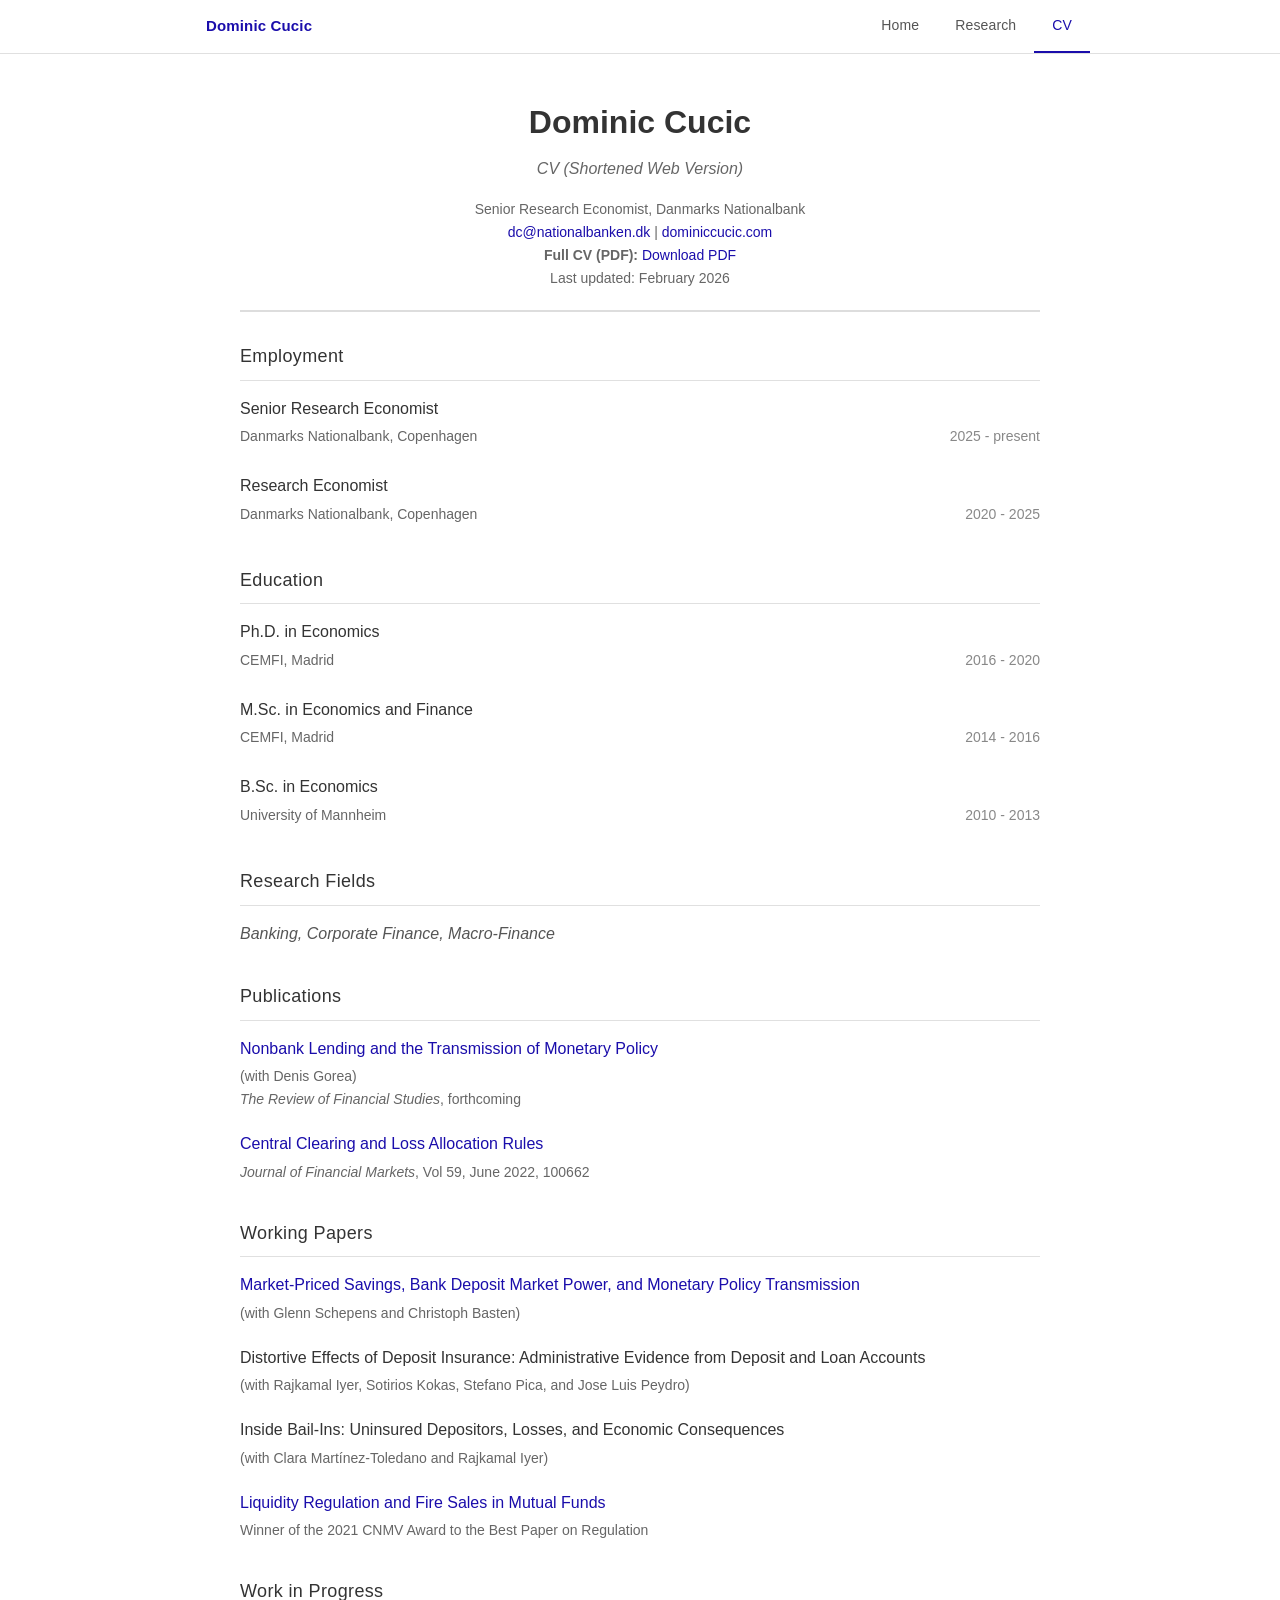
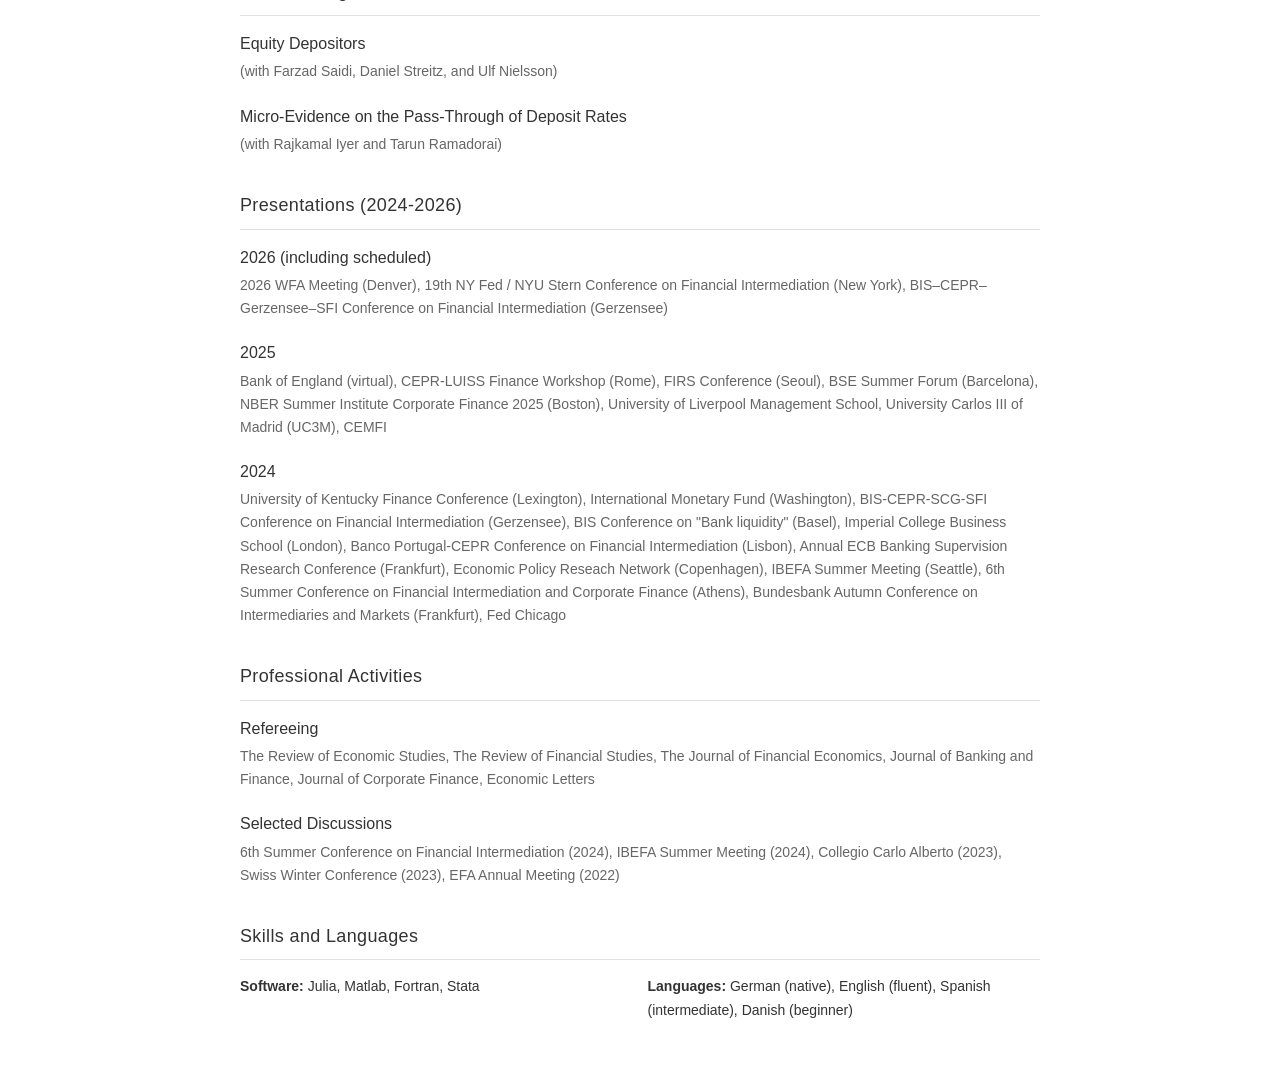
==== cv.html @ be9329e7 "Fix title line break: mobile-only via CSS, flows inline on desktop Co-Authored-By: Claude Sonnet 4.6" ====
<!DOCTYPE html>
<html lang="en">
<head>
  <meta charset="UTF-8" />
  <meta name="viewport" content="width=device-width, initial-scale=1.0" />
  <meta name="color-scheme" content="light">
  <title>CV - Dominic Cucic</title>
  <meta name="description" content="Curriculum Vitae — Dominic Cucic, Senior Research Economist, Danmarks Nationalbank. Publications, working papers, and presentations.">
  <meta name="author" content="Dominic Cucic">
  <link rel="canonical" href="https://dominiccucic.com/cv.html">
  <!-- Google Analytics -->
  <script async src="https://www.googletagmanager.com/gtag/js?id=G-829KM1ZBMV"></script>
  <script>
    window.dataLayer = window.dataLayer || [];
    function gtag(){dataLayer.push(arguments);}
    gtag('js', new Date());
    gtag('config', 'G-829KM1ZBMV');
  </script>
  <style>
    body {
      font-family: -apple-system, BlinkMacSystemFont, "Segoe UI", Roboto, sans-serif;
      margin: 0;
      padding: 0;
      background: white;
      font-size: 16px;
      line-height: 1.65;
      color: #333;
    }

    .cv-content {
      max-width: 800px;
      margin: 0 auto;
      padding: 20px;
    }

    /* Site navigation */
    .site-nav {
      background: #fff;
      width: 100%;
      position: sticky;
      top: 0;
      z-index: 100;
      border-bottom: 1px solid #e0e0e0;
    }

    .nav-inner {
      max-width: 900px;
      margin: 0 auto;
      padding: 0 20px;
      display: flex;
      align-items: center;
      justify-content: space-between;
    }

    .nav-name {
      color: #1a0dab;
      font-weight: 600;
      font-size: 15px;
      padding: 0 16px;
      letter-spacing: 0.01em;
      white-space: nowrap;
    }

    .nav-links {
      display: flex;
    }

    .nav-links a {
      color: #555;
      text-decoration: none;
      padding: 14px 18px;
      font-size: 14px;
      font-weight: 500;
      letter-spacing: 0.01em;
      border-bottom: 2px solid transparent;
    }

    .nav-links a.active {
      color: #1a0dab;
      border-bottom-color: #1a0dab;
    }

    .nav-links a:hover {
      color: #1a0dab;
    }

    @media (max-width: 768px) {
      .title-institution { display: block; }
      .nav-name { display: none; }
      .nav-inner { padding: 0; }
      .nav-links { flex: 1; width: 100%; }
      .nav-links a { flex: 1; text-align: center; padding: 12px 0; }
    }

    .cv-header {
      text-align: center;
      margin-bottom: 30px;
      padding-bottom: 20px;
      border-bottom: 2px solid #ddd;
    }

    .cv-name {
      font-size: 32px;
      font-weight: 600;
      margin-bottom: 8px;
    }

    .cv-subtitle {
      font-size: 16px;
      color: #666;
      font-style: italic;
      margin-bottom: 15px;
    }

    .contact-info {
      font-size: 14px;
      color: #666;
    }

    .contact-info a {
      color: #1a0dab;
      text-decoration: none;
    }

    .contact-info a:hover {
      text-decoration: underline;
    }

    .section {
      margin-bottom: 35px;
    }

    .section-title {
      font-size: 18px;
      font-weight: 500;
      letter-spacing: 0.02em;
      margin-bottom: 15px;
      border-bottom: 1px solid #e0e0e0;
      padding-bottom: 8px;
    }

    .cv-item {
      margin-bottom: 20px;
    }

    .cv-item-title {
      font-weight: 500;
      font-size: 16px;
      margin-bottom: 3px;
    }

    .cv-item-details {
      color: #666;
      font-size: 14px;
      margin-bottom: 5px;
    }

    .cv-item-period {
      color: #888;
      font-size: 14px;
      float: right;
    }

    .paper-link {
      color: #1a0dab;
      text-decoration: none;
    }

    .paper-link:hover {
      text-decoration: underline;
    }

    .research-fields {
      font-size: 16px;
      color: #555;
      font-style: italic;
    }

    .skills-list {
      display: grid;
      grid-template-columns: repeat(auto-fit, minmax(250px, 1fr));
      gap: 15px;
      margin-top: 10px;
    }

    .skill-category {
      font-size: 14px;
    }

    .skill-category strong {
      color: #333;
    }

    .clearfix::after {
      content: "";
      display: table;
      clear: both;
    }

    @media (max-width: 600px) {
      body {
        padding: 15px;
      }

      .cv-name {
        font-size: 28px;
      }

      .cv-item-period {
        float: none;
        display: block;
        margin-top: 5px;
      }

      .skills-list {
        grid-template-columns: 1fr;
      }
    }
  </style>
</head>

<body>
  <nav class="site-nav">
    <div class="nav-inner">
      <span class="nav-name">Dominic Cucic</span>
      <div class="nav-links">
        <a href="https://dominiccucic.com/home.html">Home</a>
        <a href="https://dominiccucic.com/research.html">Research</a>
        <a href="https://dominiccucic.com/cv.html" class="active">CV</a>
      </div>
    </div>
  </nav>

  <div class="cv-content">
  <div class="cv-header">
    <h1 class="cv-name">Dominic Cucic</h1>
    <div class="cv-subtitle">CV (Shortened Web Version)</div>
    <div class="contact-info">
      Senior Research Economist, <span class="title-institution">Danmarks Nationalbank</span><br />
      <a href="mailto:dc@nationalbanken.dk">dc@nationalbanken.dk</a> |
      <a href="https://dominiccucic.com" target="_blank" rel="noopener">dominiccucic.com</a><br />
      <strong>Full CV (PDF):</strong>
      <a href="https://dominiccucic.com/CV_DC.pdf" target="_blank" rel="noopener">Download PDF</a><br />
      Last updated: February 2026
    </div>
  </div>

  <div class="section">
    <h2 class="section-title">Employment</h2>

    <div class="cv-item clearfix">
      <div class="cv-item-title">Senior Research Economist</div>
      <div class="cv-item-period">2025 - present</div>
      <div class="cv-item-details">Danmarks Nationalbank, Copenhagen</div>
    </div>

    <div class="cv-item clearfix">
      <div class="cv-item-title">Research Economist</div>
      <div class="cv-item-period">2020 - 2025</div>
      <div class="cv-item-details">Danmarks Nationalbank, Copenhagen</div>
    </div>
  </div>

  <div class="section">
    <h2 class="section-title">Education</h2>

    <div class="cv-item clearfix">
      <div class="cv-item-title">Ph.D. in Economics</div>
      <div class="cv-item-period">2016 - 2020</div>
      <div class="cv-item-details">CEMFI, Madrid</div>
    </div>

    <div class="cv-item clearfix">
      <div class="cv-item-title">M.Sc. in Economics and Finance</div>
      <div class="cv-item-period">2014 - 2016</div>
      <div class="cv-item-details">CEMFI, Madrid</div>
    </div>

    <div class="cv-item clearfix">
      <div class="cv-item-title">B.Sc. in Economics</div>
      <div class="cv-item-period">2010 - 2013</div>
      <div class="cv-item-details">University of Mannheim</div>
    </div>
  </div>

  <div class="section">
    <h2 class="section-title">Research Fields</h2>
    <div class="research-fields">Banking, Corporate Finance, Macro-Finance</div>
  </div>

  <div class="section">
    <h2 class="section-title">Publications</h2>

    <div class="cv-item">
      <div class="cv-item-title">
        <a href="https://doi.org/10.1093/rfs/hhaf096" target="_blank" rel="noopener" class="paper-link">
          Nonbank Lending and the Transmission of Monetary Policy
        </a>
      </div>
      <div class="cv-item-details">
        (with Denis Gorea)<br />
        <em>The Review of Financial Studies</em>, forthcoming
      </div>
    </div>

    <div class="cv-item">
      <div class="cv-item-title">
        <a href="https://www.sciencedirect.com/science/article/abs/pii/S1386418121000434"
           target="_blank" rel="noopener" class="paper-link">
          Central Clearing and Loss Allocation Rules
        </a>
      </div>
      <div class="cv-item-details">
        <em>Journal of Financial Markets</em>, Vol 59, June 2022, 100662
      </div>
    </div>
  </div>

  <div class="section">
    <h2 class="section-title">Working Papers</h2>

    <!-- Keep at top + link to Jan 2026 draft -->
    <div class="cv-item">
      <div class="cv-item-title">
        <a href="https://dominiccucic.com/BCS_Jan26.pdf?raw=1"
           target="_blank" rel="noopener" class="paper-link">
          Market-Priced Savings, Bank Deposit Market Power, and Monetary Policy Transmission
        </a>
      </div>
      <div class="cv-item-details">(with Glenn Schepens and Christoph Basten)</div>
    </div>

    <div class="cv-item">
      <div class="cv-item-title">Distortive Effects of Deposit Insurance: Administrative Evidence from Deposit and Loan Accounts</div>
      <div class="cv-item-details">(with Rajkamal Iyer, Sotirios Kokas, Stefano Pica, and Jose Luis Peydro)</div>
    </div>

    <div class="cv-item">
      <div class="cv-item-title">Inside Bail-Ins: Uninsured Depositors, Losses, and Economic Consequences</div>
      <div class="cv-item-details">(with Clara Martínez-Toledano and Rajkamal Iyer)</div>
    </div>

    <div class="cv-item">
      <div class="cv-item-title">
        <a href="https://dominiccucic.com/DC_LiquidityRiskMutualFunds_March25.pdf"
           target="_blank" rel="noopener" class="paper-link">
          Liquidity Regulation and Fire Sales in Mutual Funds
        </a>
      </div>
      <div class="cv-item-details">Winner of the 2021 CNMV Award to the Best Paper on Regulation</div>
    </div>
  </div>

  <div class="section">
    <h2 class="section-title">Work in Progress</h2>

    <div class="cv-item">
      <div class="cv-item-title">Equity Depositors</div>
      <div class="cv-item-details">(with Farzad Saidi, Daniel Streitz, and Ulf Nielsson)</div>
    </div>

    <div class="cv-item">
      <div class="cv-item-title">Micro-Evidence on the Pass-Through of Deposit Rates</div>
      <div class="cv-item-details">(with Rajkamal Iyer and Tarun Ramadorai)</div>
    </div>
  </div>

  <div class="section">
    <h2 class="section-title">Presentations (2024-2026)</h2>

    <div class="cv-item">
      <div class="cv-item-title">2026 (including scheduled)</div>
      <div class="cv-item-details">
        2026 WFA Meeting (Denver), 19th NY Fed / NYU Stern Conference on Financial Intermediation (New York),
        BIS–CEPR–Gerzensee–SFI Conference on Financial Intermediation (Gerzensee)
      </div>
    </div>

    <div class="cv-item">
      <div class="cv-item-title">2025</div>
      <div class="cv-item-details">
        Bank of England (virtual), CEPR-LUISS Finance Workshop (Rome), FIRS Conference (Seoul),
        BSE Summer Forum (Barcelona), NBER Summer Institute Corporate Finance 2025 (Boston),
        University of Liverpool Management School, University Carlos III of Madrid (UC3M), CEMFI
      </div>
    </div>

    <div class="cv-item">
      <div class="cv-item-title">2024</div>
      <div class="cv-item-details">
        University of Kentucky Finance Conference (Lexington), International Monetary Fund (Washington),
        BIS-CEPR-SCG-SFI Conference on Financial Intermediation (Gerzensee), BIS Conference on "Bank liquidity" (Basel),
        Imperial College Business School (London), Banco Portugal-CEPR Conference on Financial Intermediation (Lisbon),
        Annual ECB Banking Supervision Research Conference (Frankfurt), Economic Policy Reseach Network (Copenhagen),
        IBEFA Summer Meeting (Seattle), 6th Summer Conference on Financial Intermediation and Corporate Finance (Athens),
        Bundesbank Autumn Conference on Intermediaries and Markets (Frankfurt), Fed Chicago
      </div>
    </div>
  </div>

  <div class="section">
    <h2 class="section-title">Professional Activities</h2>

    <div class="cv-item">
      <div class="cv-item-title">Refereeing</div>
      <div class="cv-item-details">
        The Review of Economic Studies, The Review of Financial Studies, The Journal of Financial Economics,
        Journal of Banking and Finance, Journal of Corporate Finance, Economic Letters
      </div>
    </div>

    <div class="cv-item">
      <div class="cv-item-title">Selected Discussions</div>
      <div class="cv-item-details">
        6th Summer Conference on Financial Intermediation (2024), IBEFA Summer Meeting (2024),
        Collegio Carlo Alberto (2023), Swiss Winter Conference (2023), EFA Annual Meeting (2022)
      </div>
    </div>
  </div>

  <div class="section">
    <h2 class="section-title">Skills and Languages</h2>
    <div class="skills-list">
      <div class="skill-category">
        <strong>Software:</strong> Julia, Matlab, Fortran, Stata
      </div>
      <div class="skill-category">
        <strong>Languages:</strong> German (native), English (fluent), Spanish (intermediate), Danish (beginner)
      </div>
    </div>
  </div>
  </div><!-- end .cv-content -->
</body>
</html>
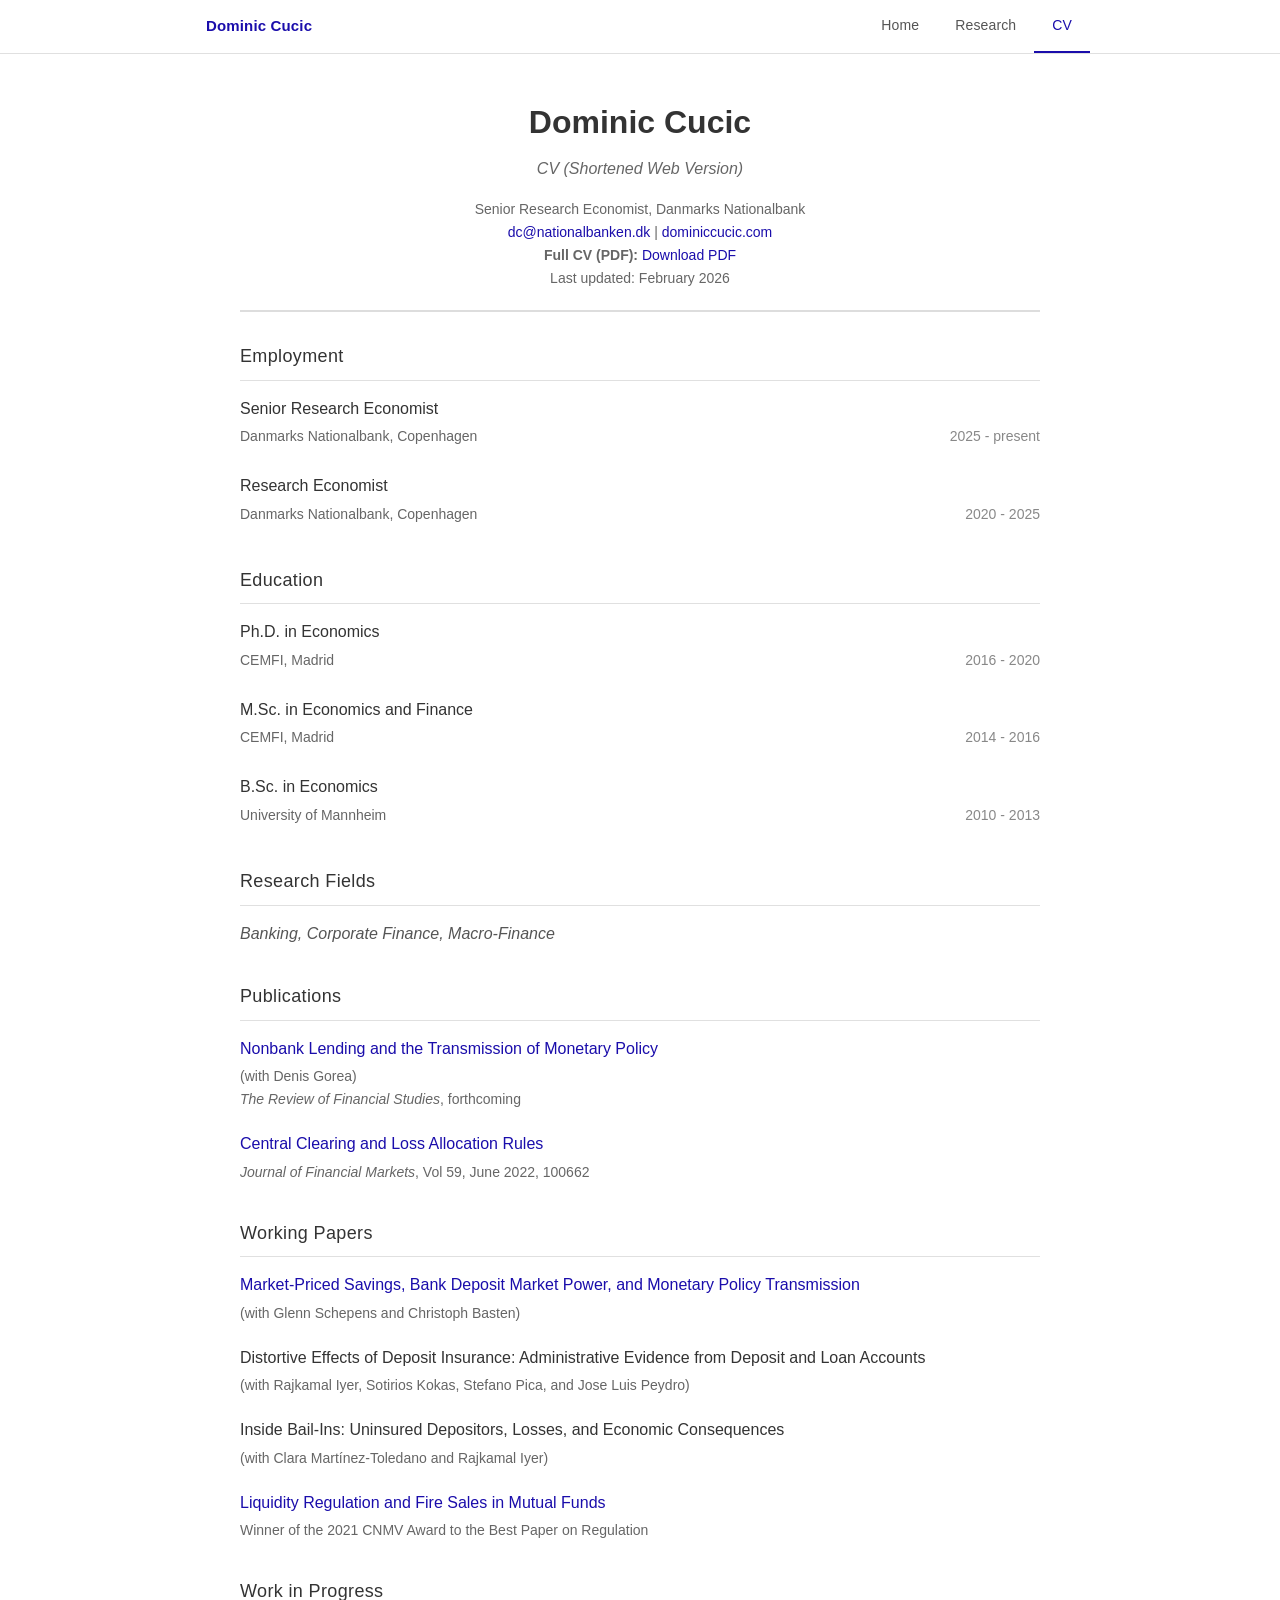
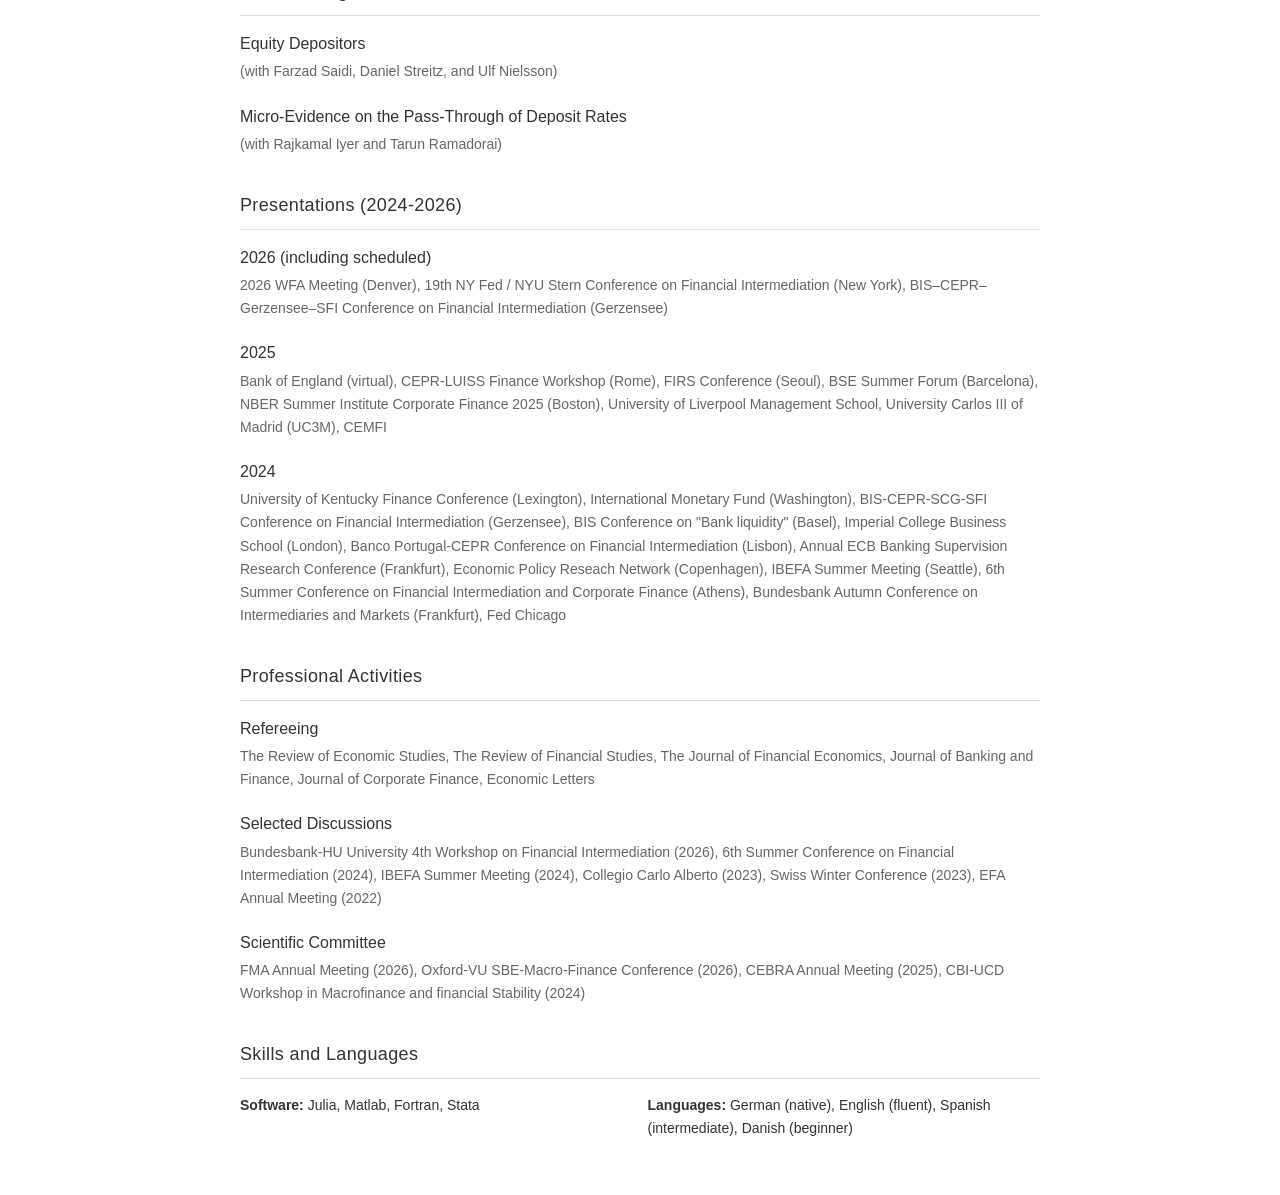
==== commit 32a002c9: "Add EFA/Summer conf presentations, FMA committee, Bundesbank-HU discussion - MPS paper: add EFA 2026" ====
--- a/cv.html
+++ b/cv.html
@@ -412,8 +412,17 @@
     <div class="cv-item">
       <div class="cv-item-title">Selected Discussions</div>
       <div class="cv-item-details">
+        Bundesbank-HU University 4th Workshop on Financial Intermediation (2026),
         6th Summer Conference on Financial Intermediation (2024), IBEFA Summer Meeting (2024),
         Collegio Carlo Alberto (2023), Swiss Winter Conference (2023), EFA Annual Meeting (2022)
+      </div>
+    </div>
+
+    <div class="cv-item">
+      <div class="cv-item-title">Scientific Committee</div>
+      <div class="cv-item-details">
+        FMA Annual Meeting (2026), Oxford-VU SBE-Macro-Finance Conference (2026),
+        CEBRA Annual Meeting (2025), CBI-UCD Workshop in Macrofinance and financial Stability (2024)
       </div>
     </div>
   </div>
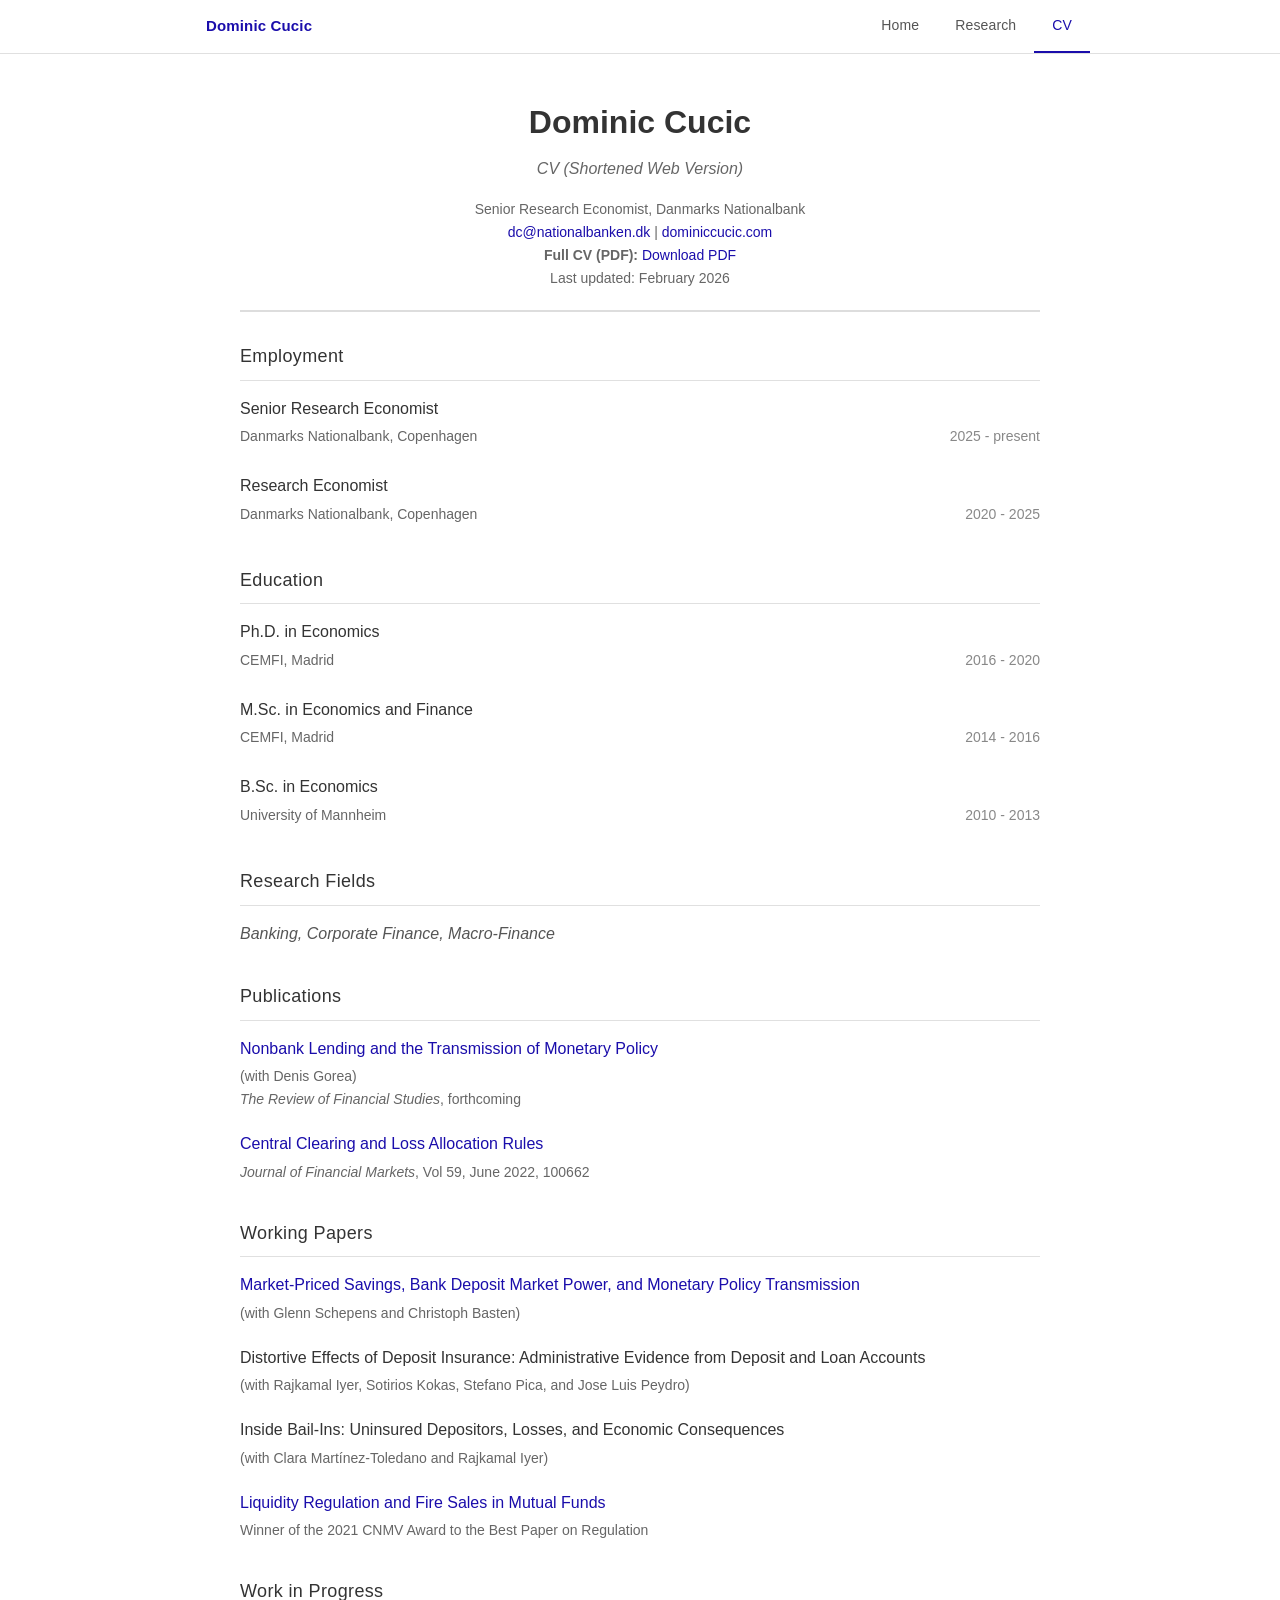
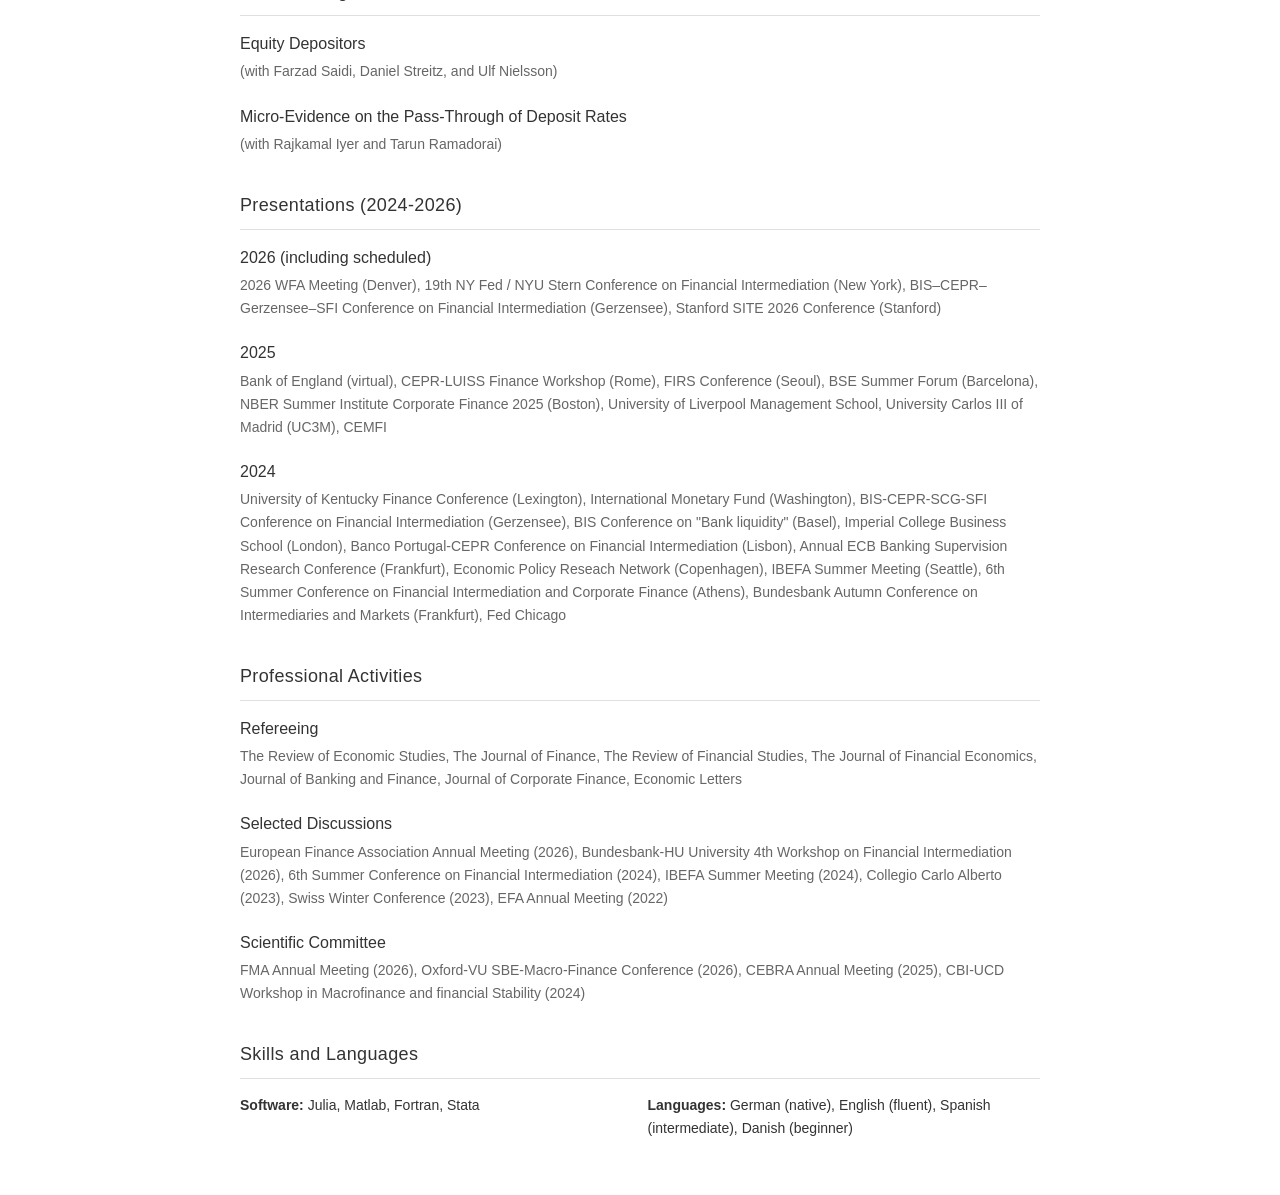
==== commit 45d3fae8: "Mark NY Fed/BIS done; add EFA & Stanford SITE 2026; add EFA discussion Co-Authored-By: Claude Opus 4" ====
--- a/cv.html
+++ b/cv.html
@@ -372,7 +372,7 @@
       <div class="cv-item-title">2026 (including scheduled)</div>
       <div class="cv-item-details">
         2026 WFA Meeting (Denver), 19th NY Fed / NYU Stern Conference on Financial Intermediation (New York),
-        BIS–CEPR–Gerzensee–SFI Conference on Financial Intermediation (Gerzensee)
+        BIS–CEPR–Gerzensee–SFI Conference on Financial Intermediation (Gerzensee), Stanford SITE 2026 Conference (Stanford)
       </div>
     </div>
 
@@ -404,7 +404,7 @@
     <div class="cv-item">
       <div class="cv-item-title">Refereeing</div>
       <div class="cv-item-details">
-        The Review of Economic Studies, The Review of Financial Studies, The Journal of Financial Economics,
+        The Review of Economic Studies, The Journal of Finance, The Review of Financial Studies, The Journal of Financial Economics,
         Journal of Banking and Finance, Journal of Corporate Finance, Economic Letters
       </div>
     </div>
@@ -412,6 +412,7 @@
     <div class="cv-item">
       <div class="cv-item-title">Selected Discussions</div>
       <div class="cv-item-details">
+        European Finance Association Annual Meeting (2026),
         Bundesbank-HU University 4th Workshop on Financial Intermediation (2026),
         6th Summer Conference on Financial Intermediation (2024), IBEFA Summer Meeting (2024),
         Collegio Carlo Alberto (2023), Swiss Winter Conference (2023), EFA Annual Meeting (2022)
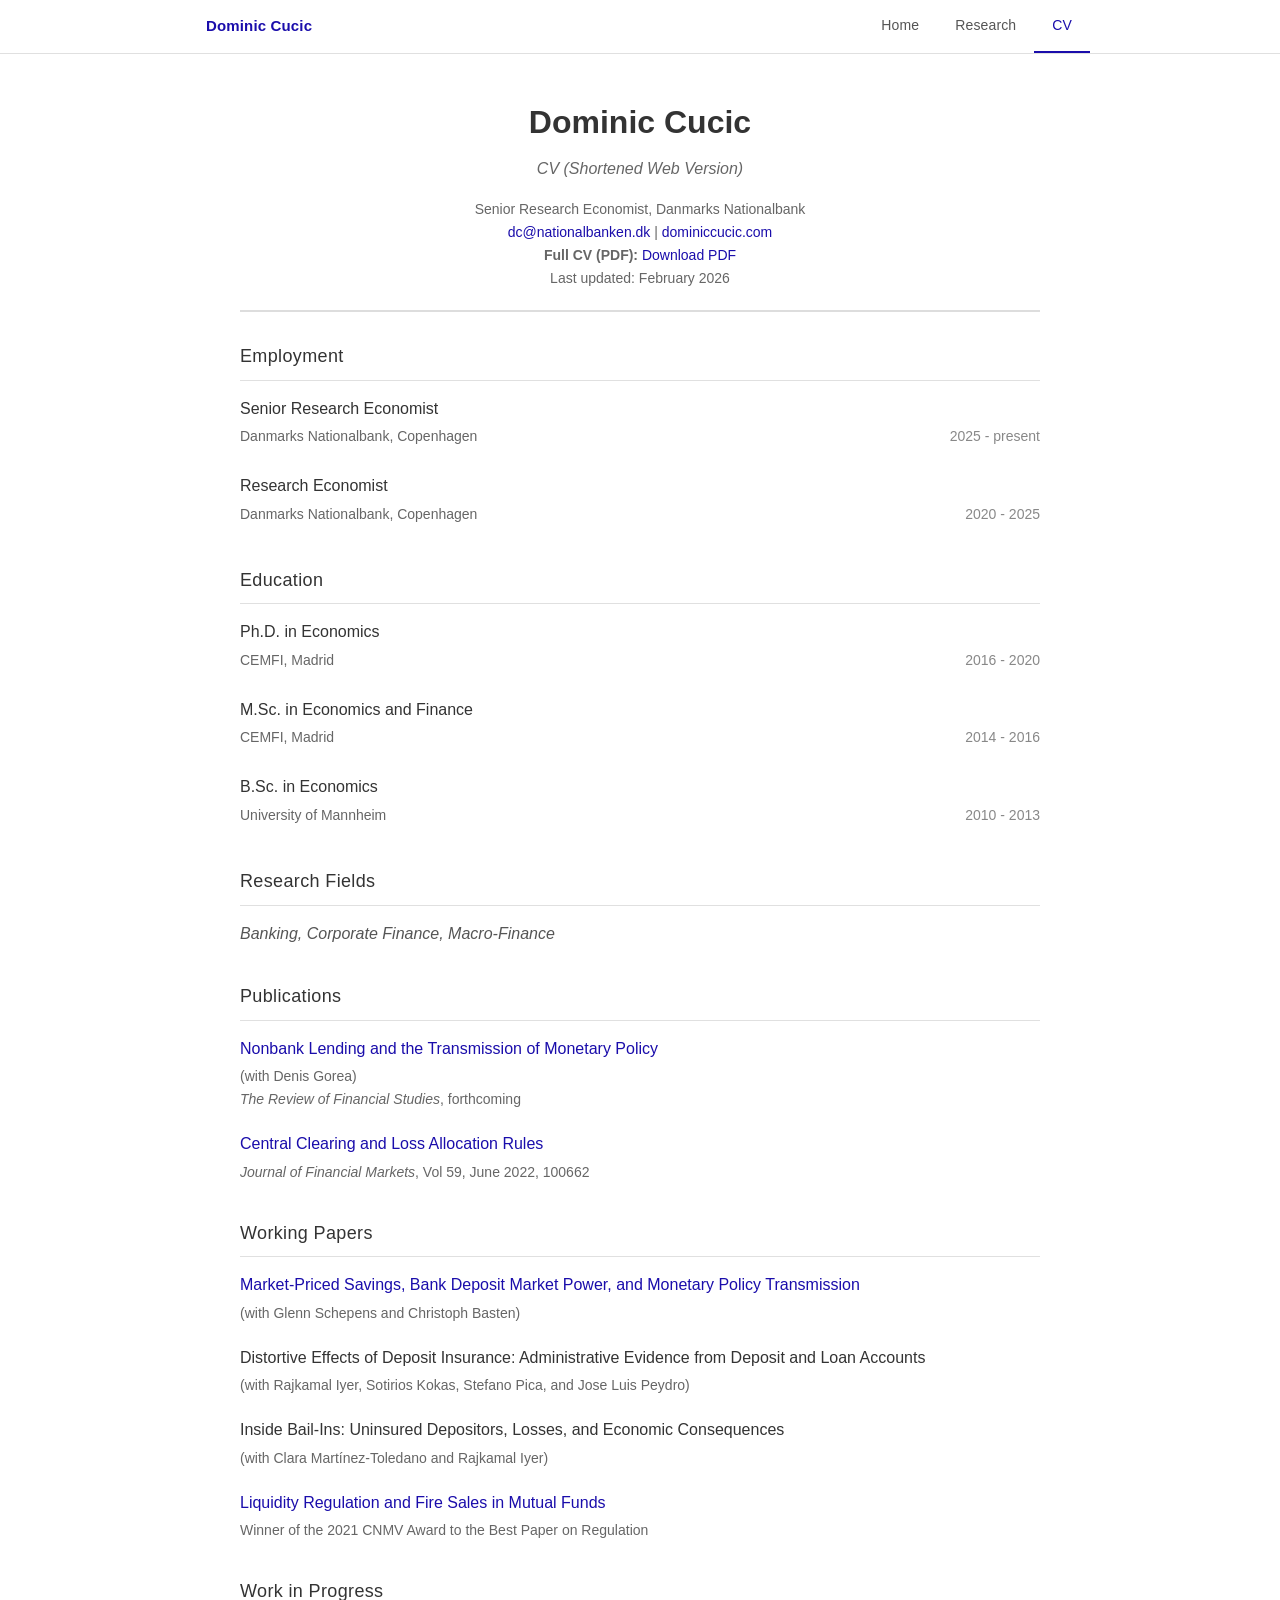
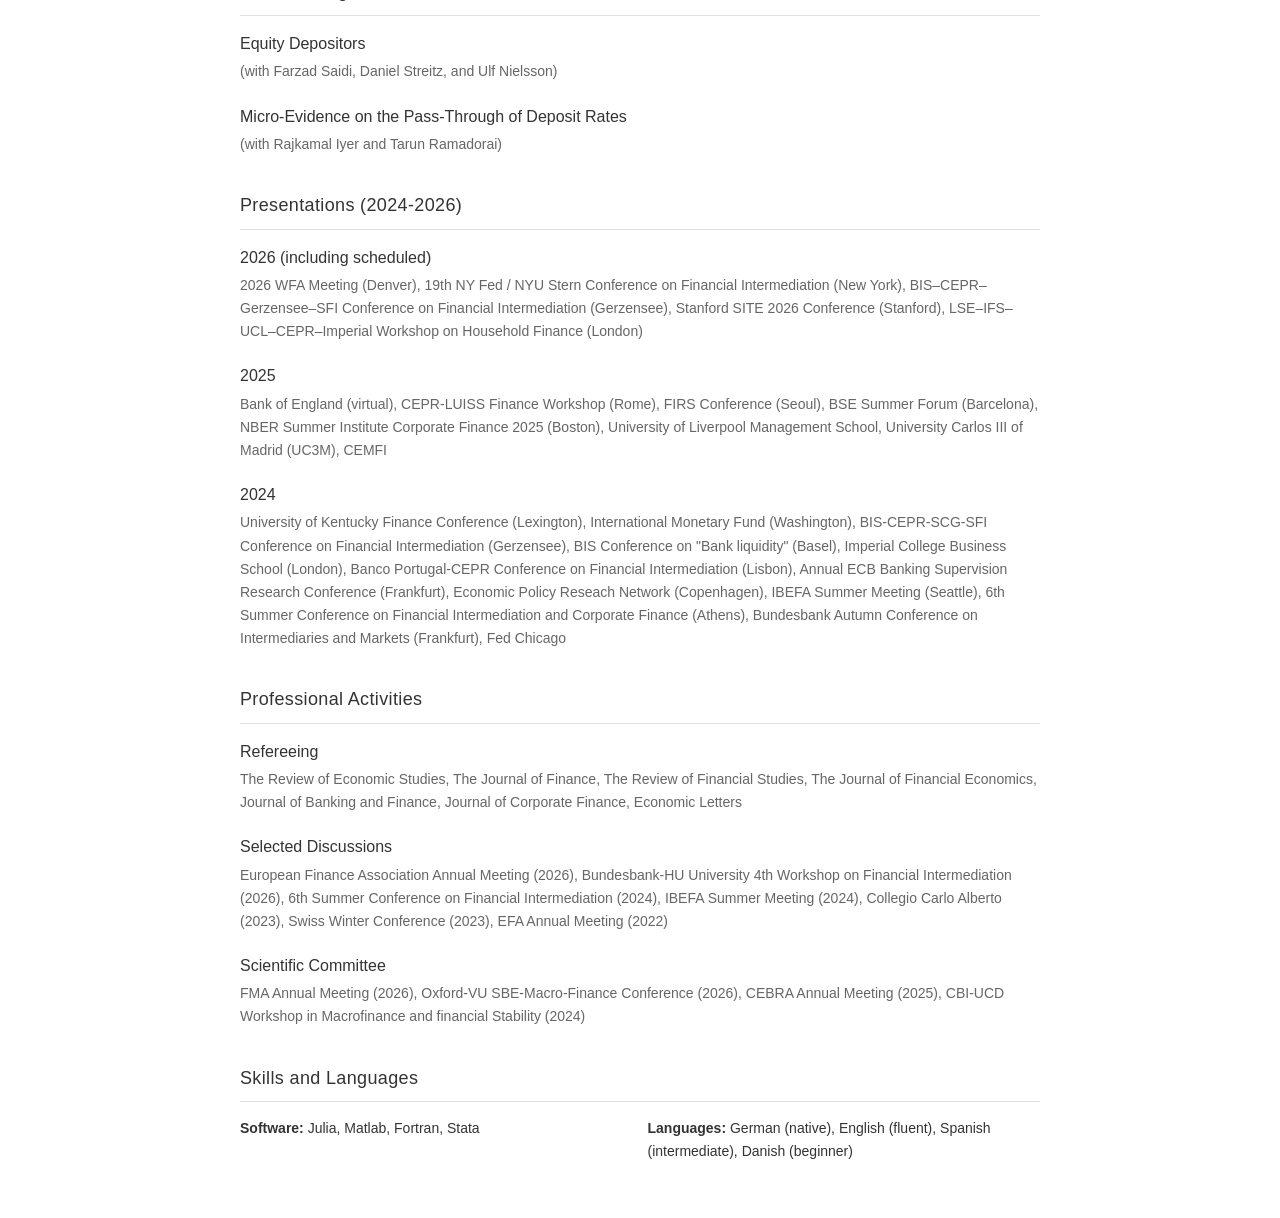
==== commit 51ac2cbc: "Add LSE-IFS-UCL-CEPR-Imperial Household Finance Workshop presentation" ====
--- a/cv.html
+++ b/cv.html
@@ -372,7 +372,8 @@
       <div class="cv-item-title">2026 (including scheduled)</div>
       <div class="cv-item-details">
         2026 WFA Meeting (Denver), 19th NY Fed / NYU Stern Conference on Financial Intermediation (New York),
-        BIS–CEPR–Gerzensee–SFI Conference on Financial Intermediation (Gerzensee), Stanford SITE 2026 Conference (Stanford)
+        BIS–CEPR–Gerzensee–SFI Conference on Financial Intermediation (Gerzensee), Stanford SITE 2026 Conference (Stanford),
+        LSE–IFS–UCL–CEPR–Imperial Workshop on Household Finance (London)
       </div>
     </div>
 
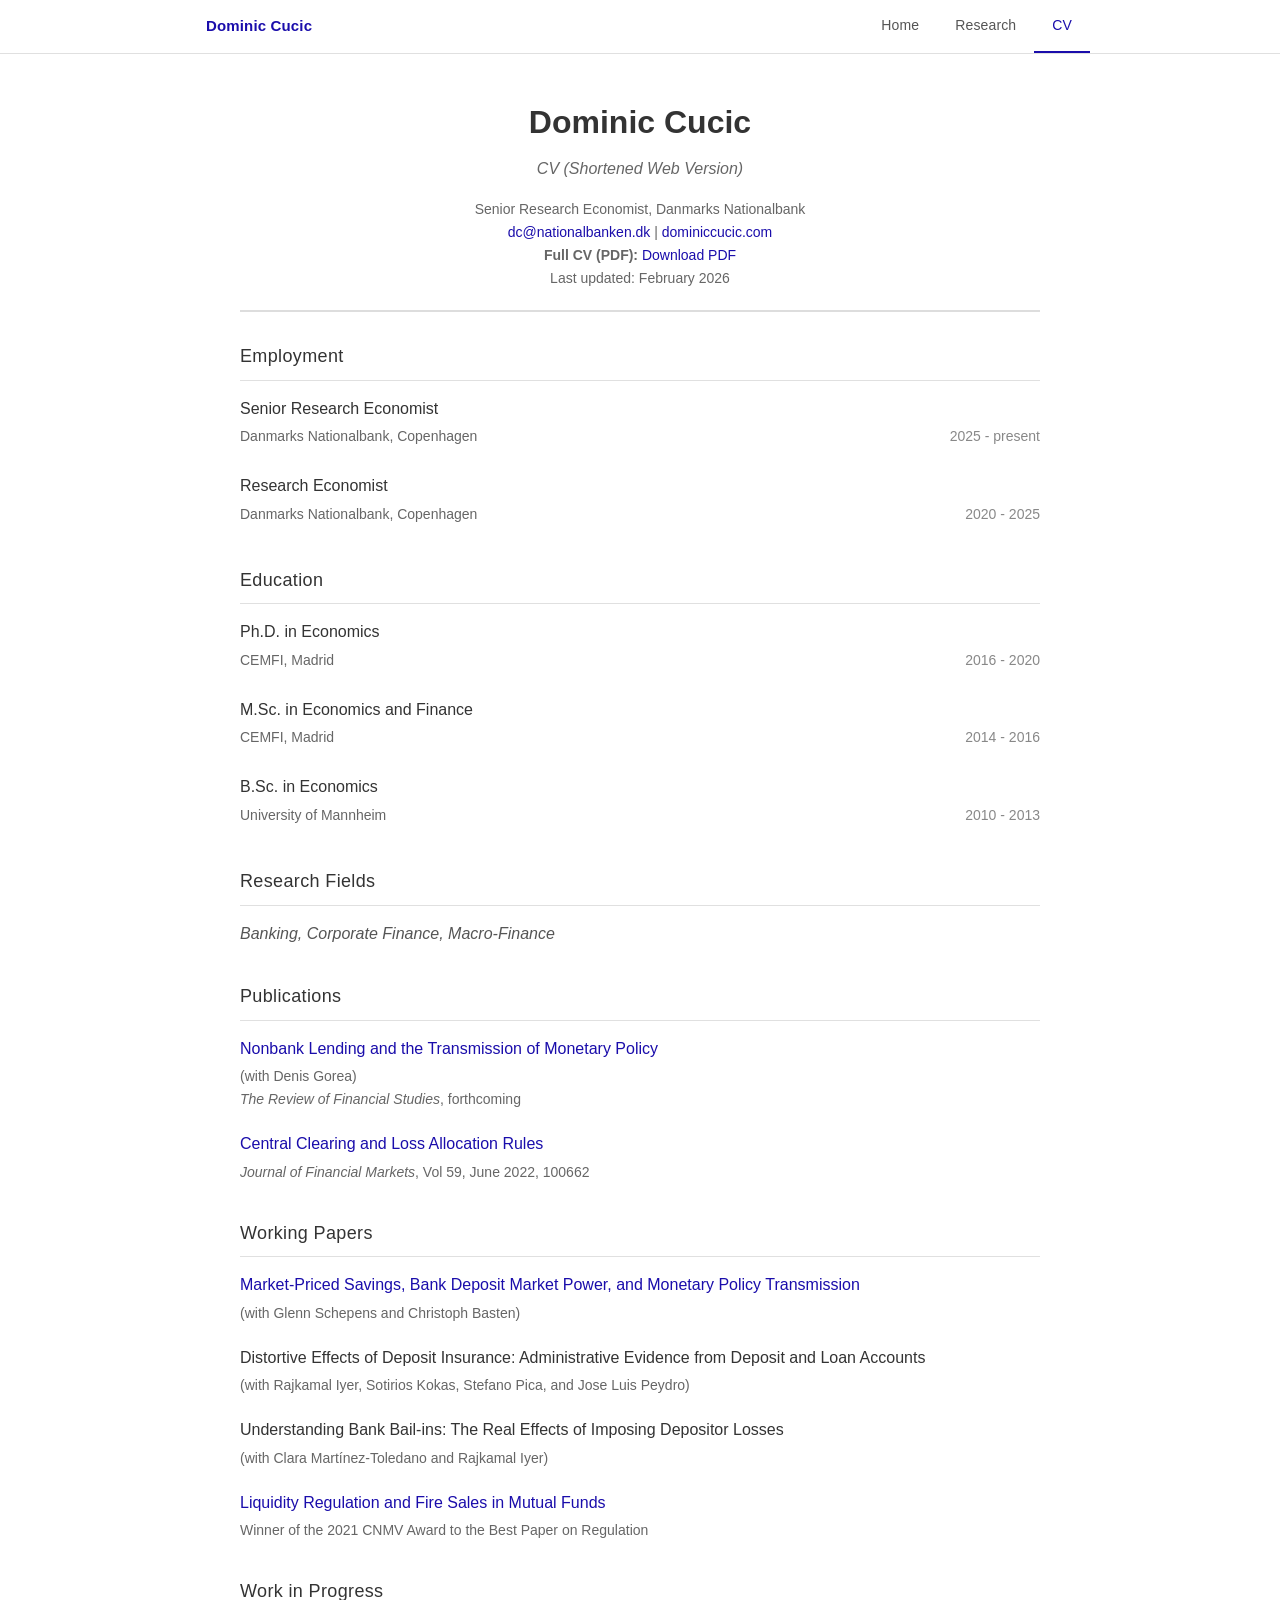
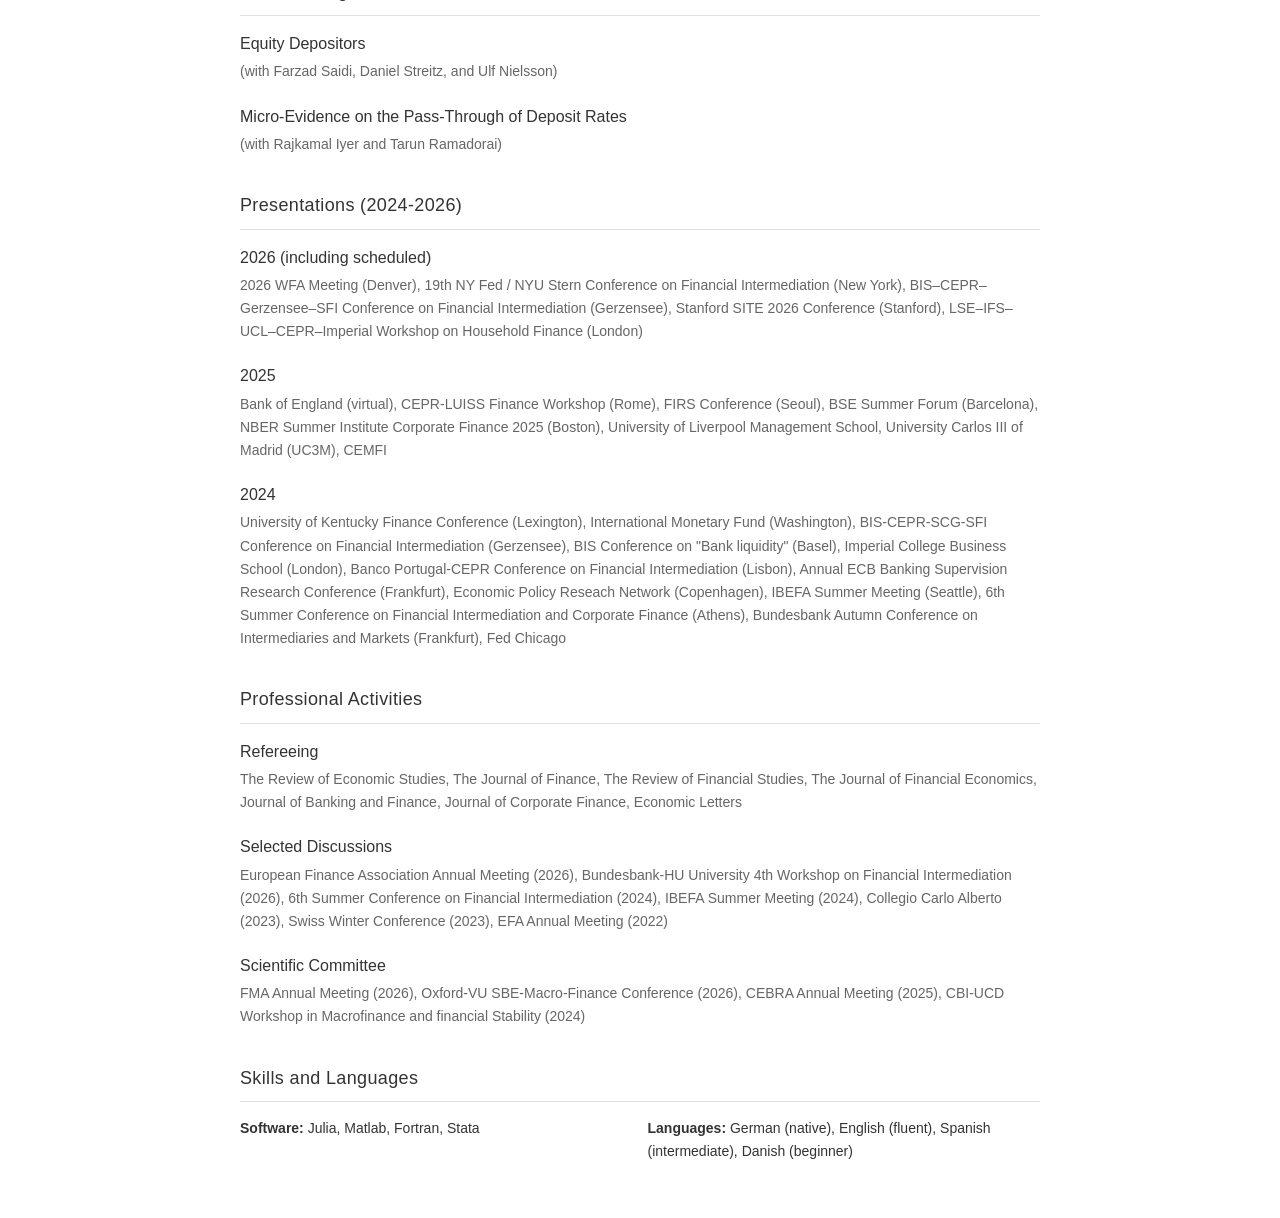
==== commit eece7094: "Rename bail-in paper to canonical workshop title" ====
--- a/cv.html
+++ b/cv.html
@@ -336,7 +336,7 @@
     </div>
 
     <div class="cv-item">
-      <div class="cv-item-title">Inside Bail-Ins: Uninsured Depositors, Losses, and Economic Consequences</div>
+      <div class="cv-item-title">Understanding Bank Bail-ins: The Real Effects of Imposing Depositor Losses</div>
       <div class="cv-item-details">(with Clara Martínez-Toledano and Rajkamal Iyer)</div>
     </div>
 
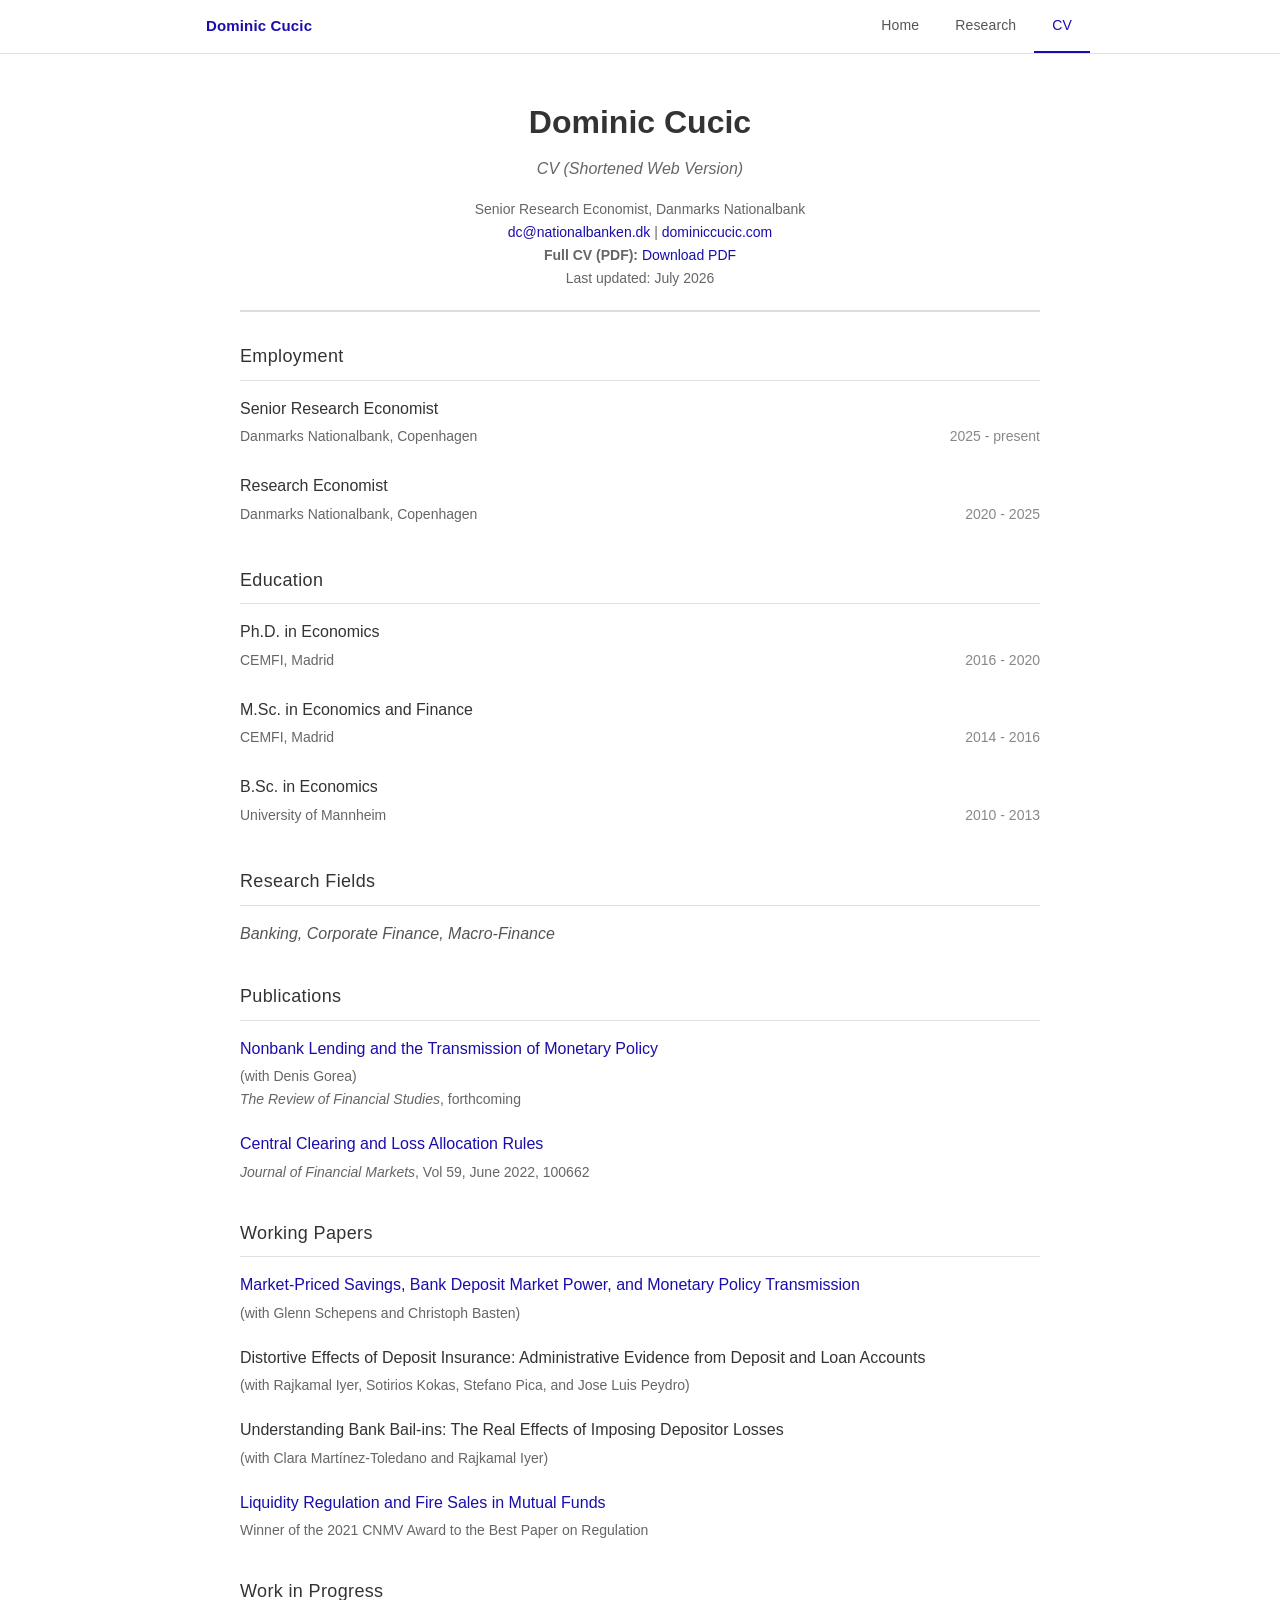
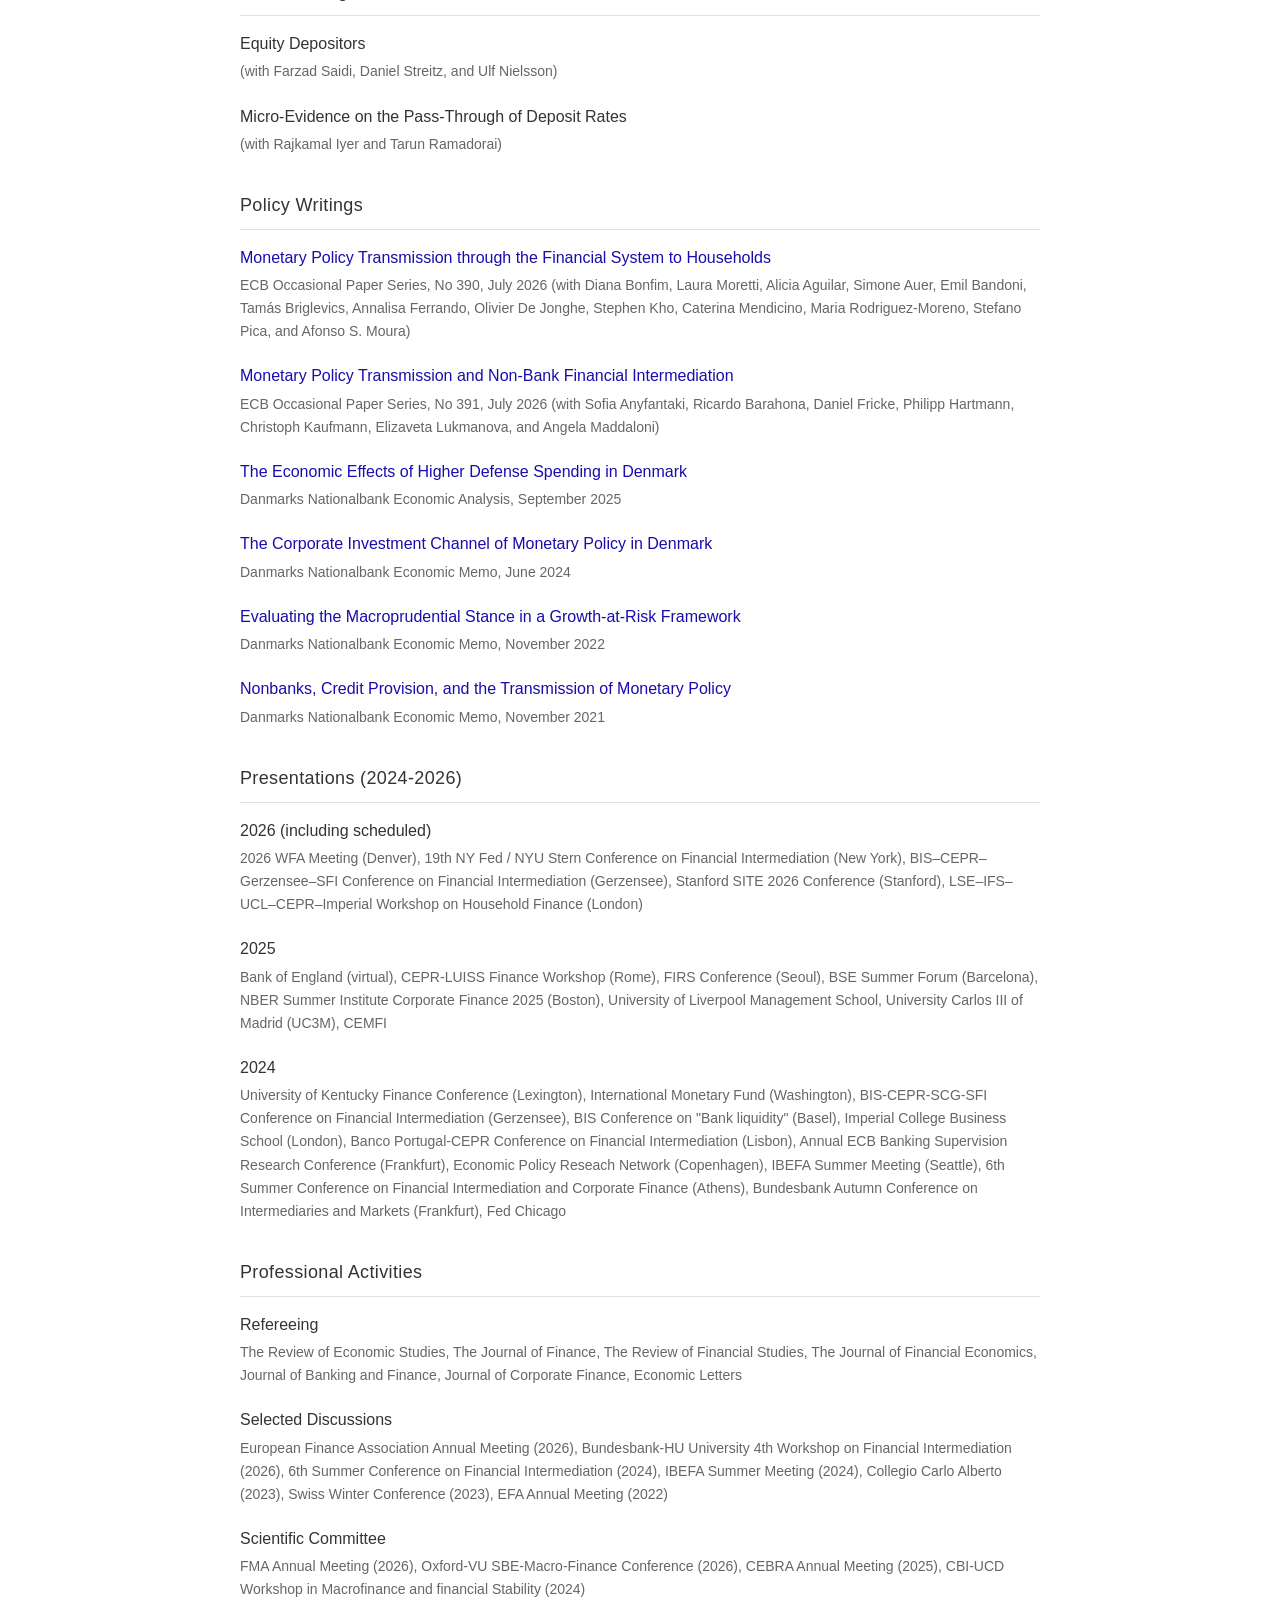
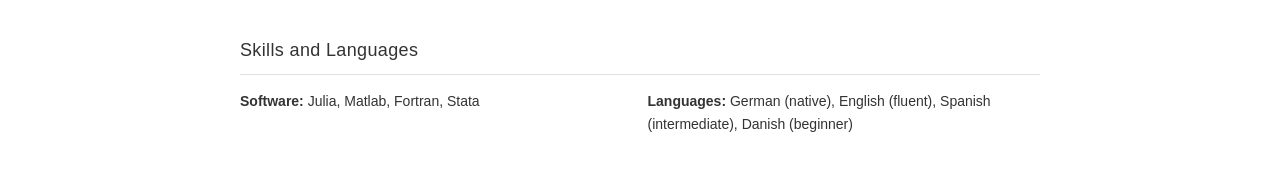
==== commit c3ba7601: "Add two ECB policy papers; compact secondary sections on Research page Add the two newly co-authored" ====
--- a/cv.html
+++ b/cv.html
@@ -241,7 +241,7 @@
       <a href="https://dominiccucic.com" target="_blank" rel="noopener">dominiccucic.com</a><br />
       <strong>Full CV (PDF):</strong>
       <a href="https://dominiccucic.com/CV_DC.pdf" target="_blank" rel="noopener">Download PDF</a><br />
-      Last updated: February 2026
+      Last updated: July 2026
     </div>
   </div>
 
@@ -362,6 +362,64 @@
     <div class="cv-item">
       <div class="cv-item-title">Micro-Evidence on the Pass-Through of Deposit Rates</div>
       <div class="cv-item-details">(with Rajkamal Iyer and Tarun Ramadorai)</div>
+    </div>
+  </div>
+
+  <div class="section">
+    <h2 class="section-title">Policy Writings</h2>
+
+    <div class="cv-item">
+      <div class="cv-item-title">
+        <a href="https://www.ecb.europa.eu/pub/pdf/scpops/ecb.op390.en.pdf" target="_blank" rel="noopener" class="paper-link">
+          Monetary Policy Transmission through the Financial System to Households
+        </a>
+      </div>
+      <div class="cv-item-details">ECB Occasional Paper Series, No 390, July 2026 (with Diana Bonfim, Laura Moretti, Alicia Aguilar, Simone Auer, Emil Bandoni, Tamás Briglevics, Annalisa Ferrando, Olivier De Jonghe, Stephen Kho, Caterina Mendicino, Maria Rodriguez-Moreno, Stefano Pica, and Afonso S. Moura)</div>
+    </div>
+
+    <div class="cv-item">
+      <div class="cv-item-title">
+        <a href="https://www.ecb.europa.eu/pub/pdf/scpops/ecb.op391.en.pdf" target="_blank" rel="noopener" class="paper-link">
+          Monetary Policy Transmission and Non-Bank Financial Intermediation
+        </a>
+      </div>
+      <div class="cv-item-details">ECB Occasional Paper Series, No 391, July 2026 (with Sofia Anyfantaki, Ricardo Barahona, Daniel Fricke, Philipp Hartmann, Christoph Kaufmann, Elizaveta Lukmanova, and Angela Maddaloni)</div>
+    </div>
+
+    <div class="cv-item">
+      <div class="cv-item-title">
+        <a href="https://www.nationalbanken.dk/en/news-and-knowledge/publications-and-speeches/analysis/2025/higher-defence-spending-may-increase-capacity-pressures-moderately" target="_blank" rel="noopener" class="paper-link">
+          The Economic Effects of Higher Defense Spending in Denmark
+        </a>
+      </div>
+      <div class="cv-item-details">Danmarks Nationalbank Economic Analysis, September 2025</div>
+    </div>
+
+    <div class="cv-item">
+      <div class="cv-item-title">
+        <a href="https://www.nationalbanken.dk/media/dc0ffbzs/the-corporate-investment-channel-of-monetary-policy-in-denmark-2.pdf" target="_blank" rel="noopener" class="paper-link">
+          The Corporate Investment Channel of Monetary Policy in Denmark
+        </a>
+      </div>
+      <div class="cv-item-details">Danmarks Nationalbank Economic Memo, June 2024</div>
+    </div>
+
+    <div class="cv-item">
+      <div class="cv-item-title">
+        <a href="https://www.nationalbanken.dk/en/news-and-knowledge/publications-and-speeches/archive-publications/2022/evaluating-the-macroprudential-stance-in-a-growth-at-risk-framework" target="_blank" rel="noopener" class="paper-link">
+          Evaluating the Macroprudential Stance in a Growth-at-Risk Framework
+        </a>
+      </div>
+      <div class="cv-item-details">Danmarks Nationalbank Economic Memo, November 2022</div>
+    </div>
+
+    <div class="cv-item">
+      <div class="cv-item-title">
+        <a href="https://www.nationalbanken.dk/media/tcahh1kq/economic-memo-nr-8-2021.pdf" target="_blank" rel="noopener" class="paper-link">
+          Nonbanks, Credit Provision, and the Transmission of Monetary Policy
+        </a>
+      </div>
+      <div class="cv-item-details">Danmarks Nationalbank Economic Memo, November 2021</div>
     </div>
   </div>
 
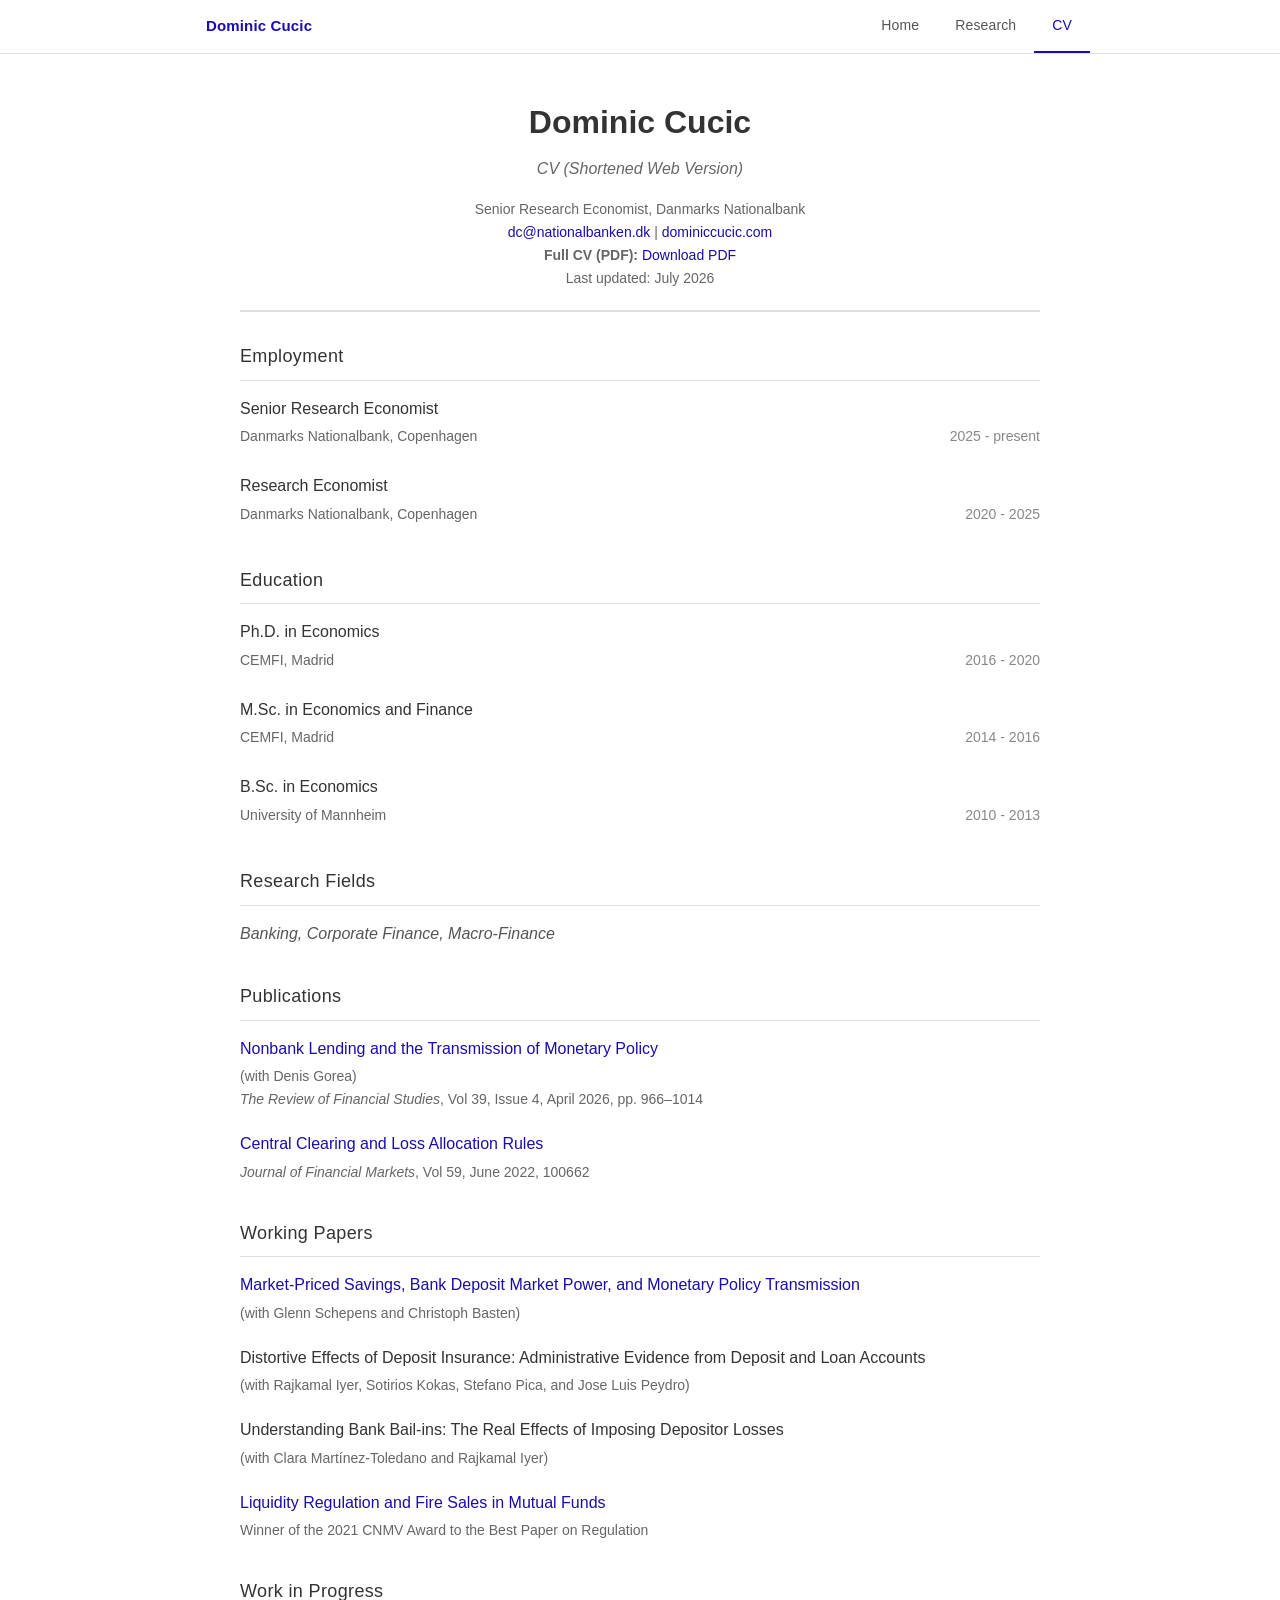
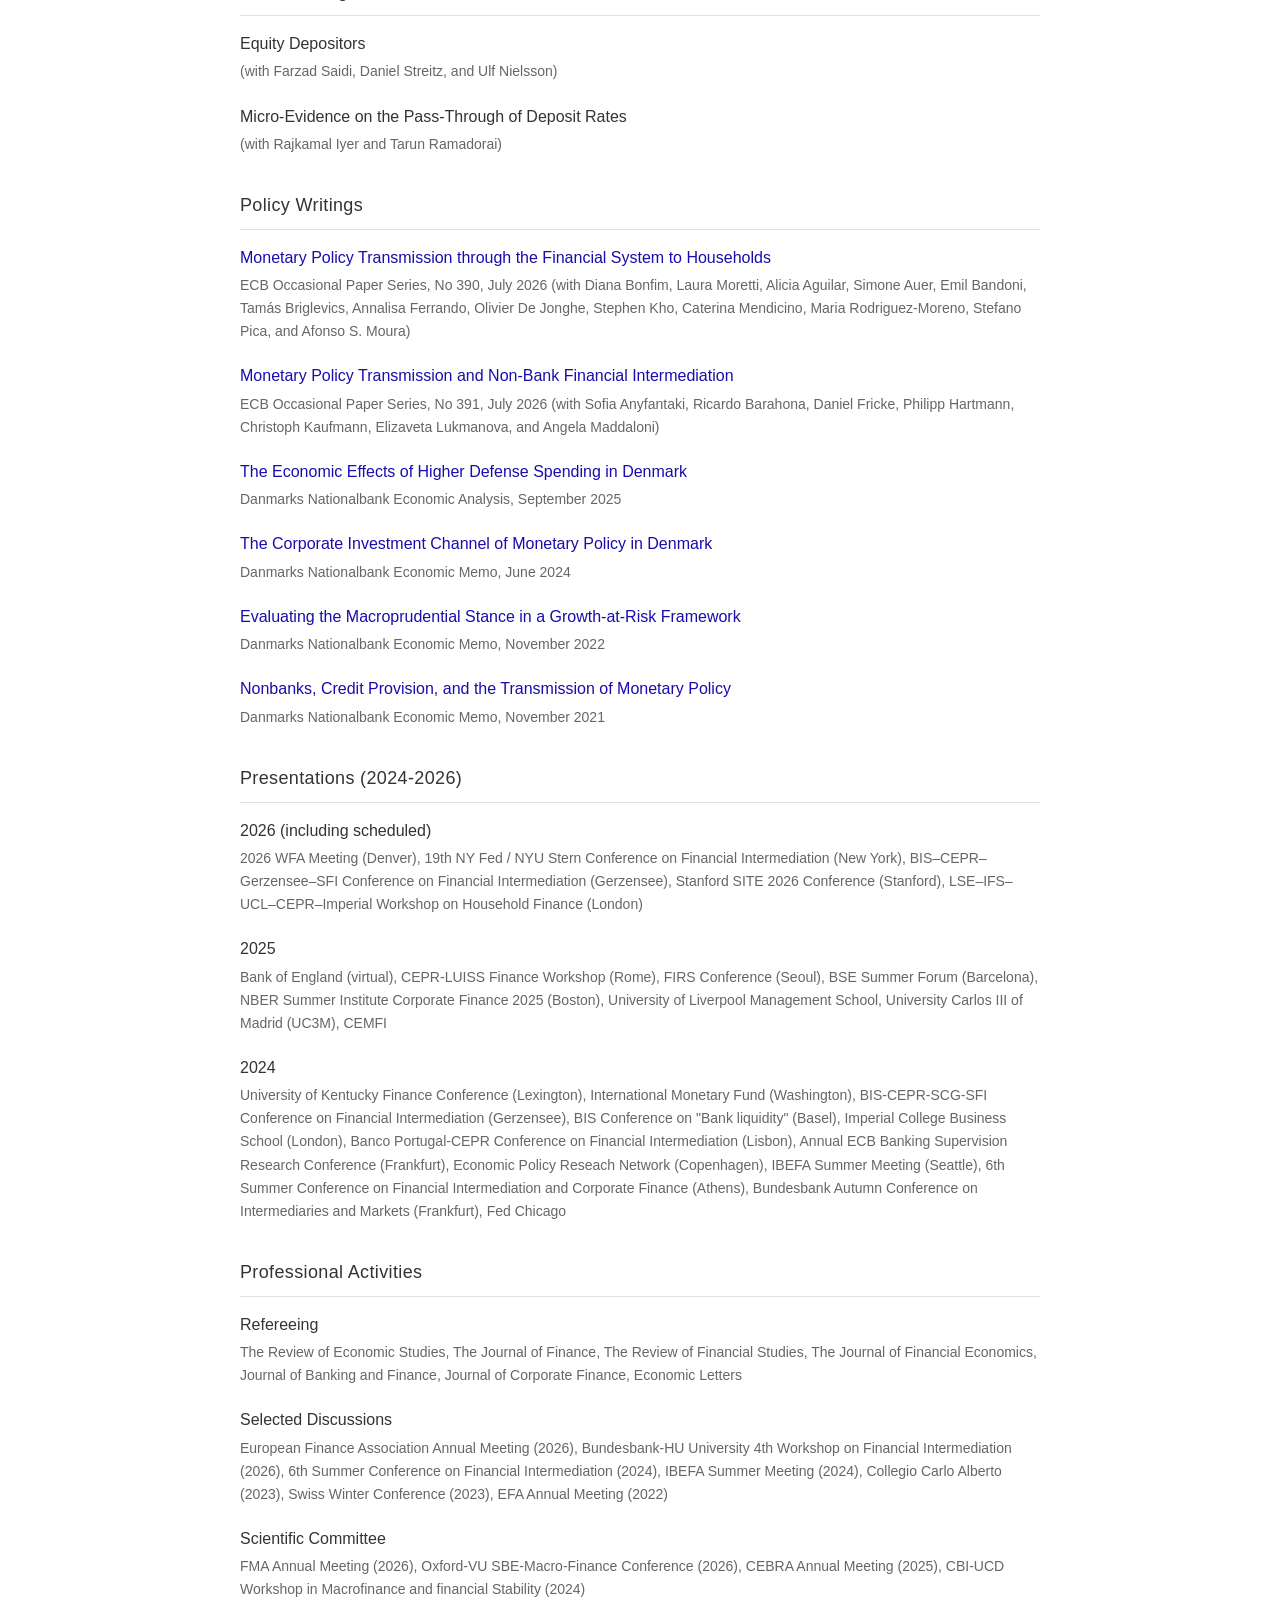
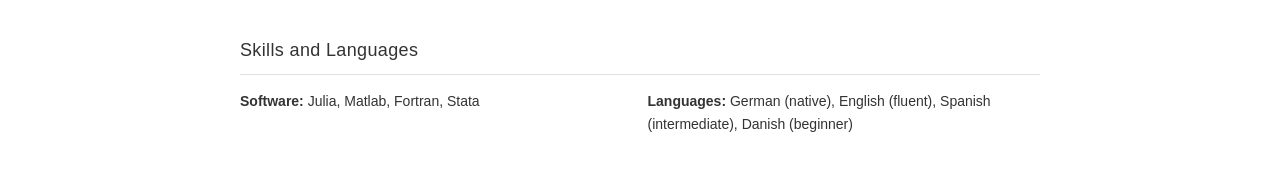
==== commit 8965450c: "Update Cucic & Gorea RFS paper from forthcoming to published Now out as Vol 39, Issue 4, April 2026," ====
--- a/cv.html
+++ b/cv.html
@@ -299,7 +299,7 @@
       </div>
       <div class="cv-item-details">
         (with Denis Gorea)<br />
-        <em>The Review of Financial Studies</em>, forthcoming
+        <em>The Review of Financial Studies</em>, Vol 39, Issue 4, April 2026, pp. 966–1014
       </div>
     </div>
 
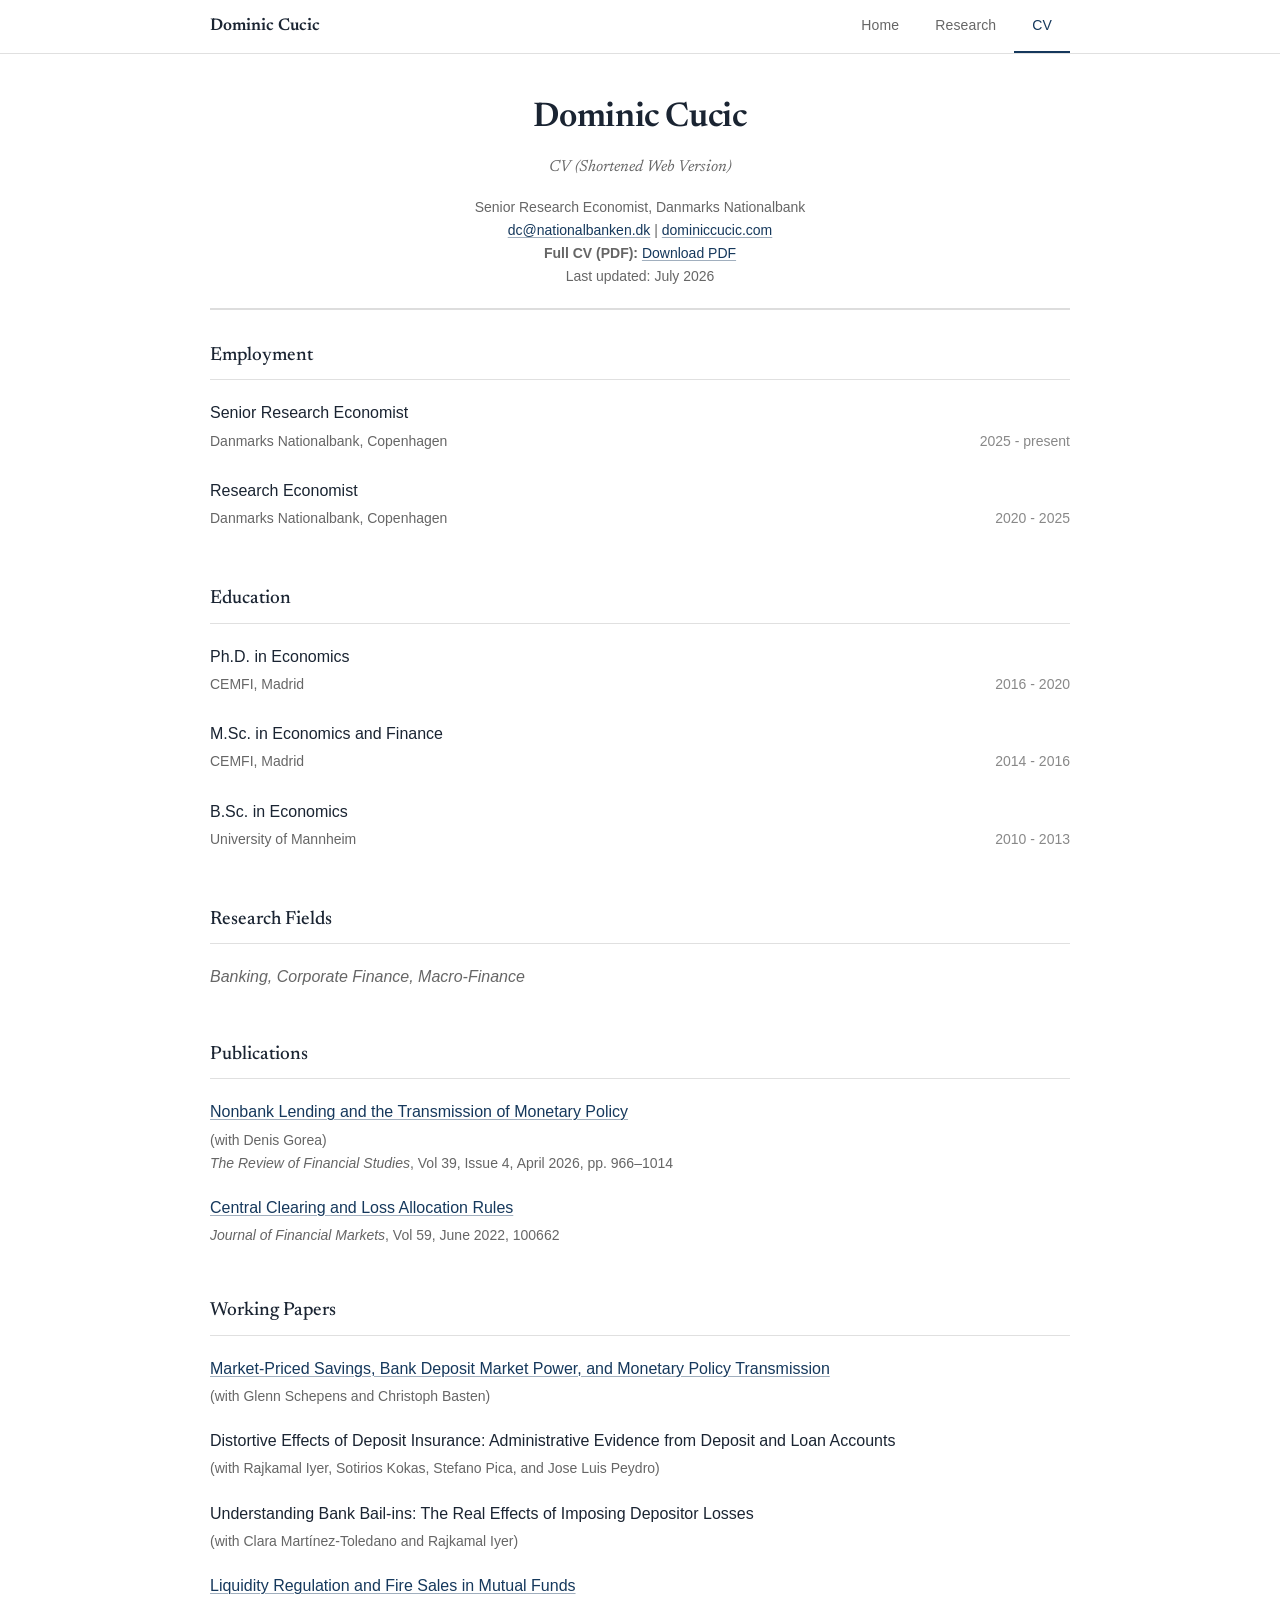
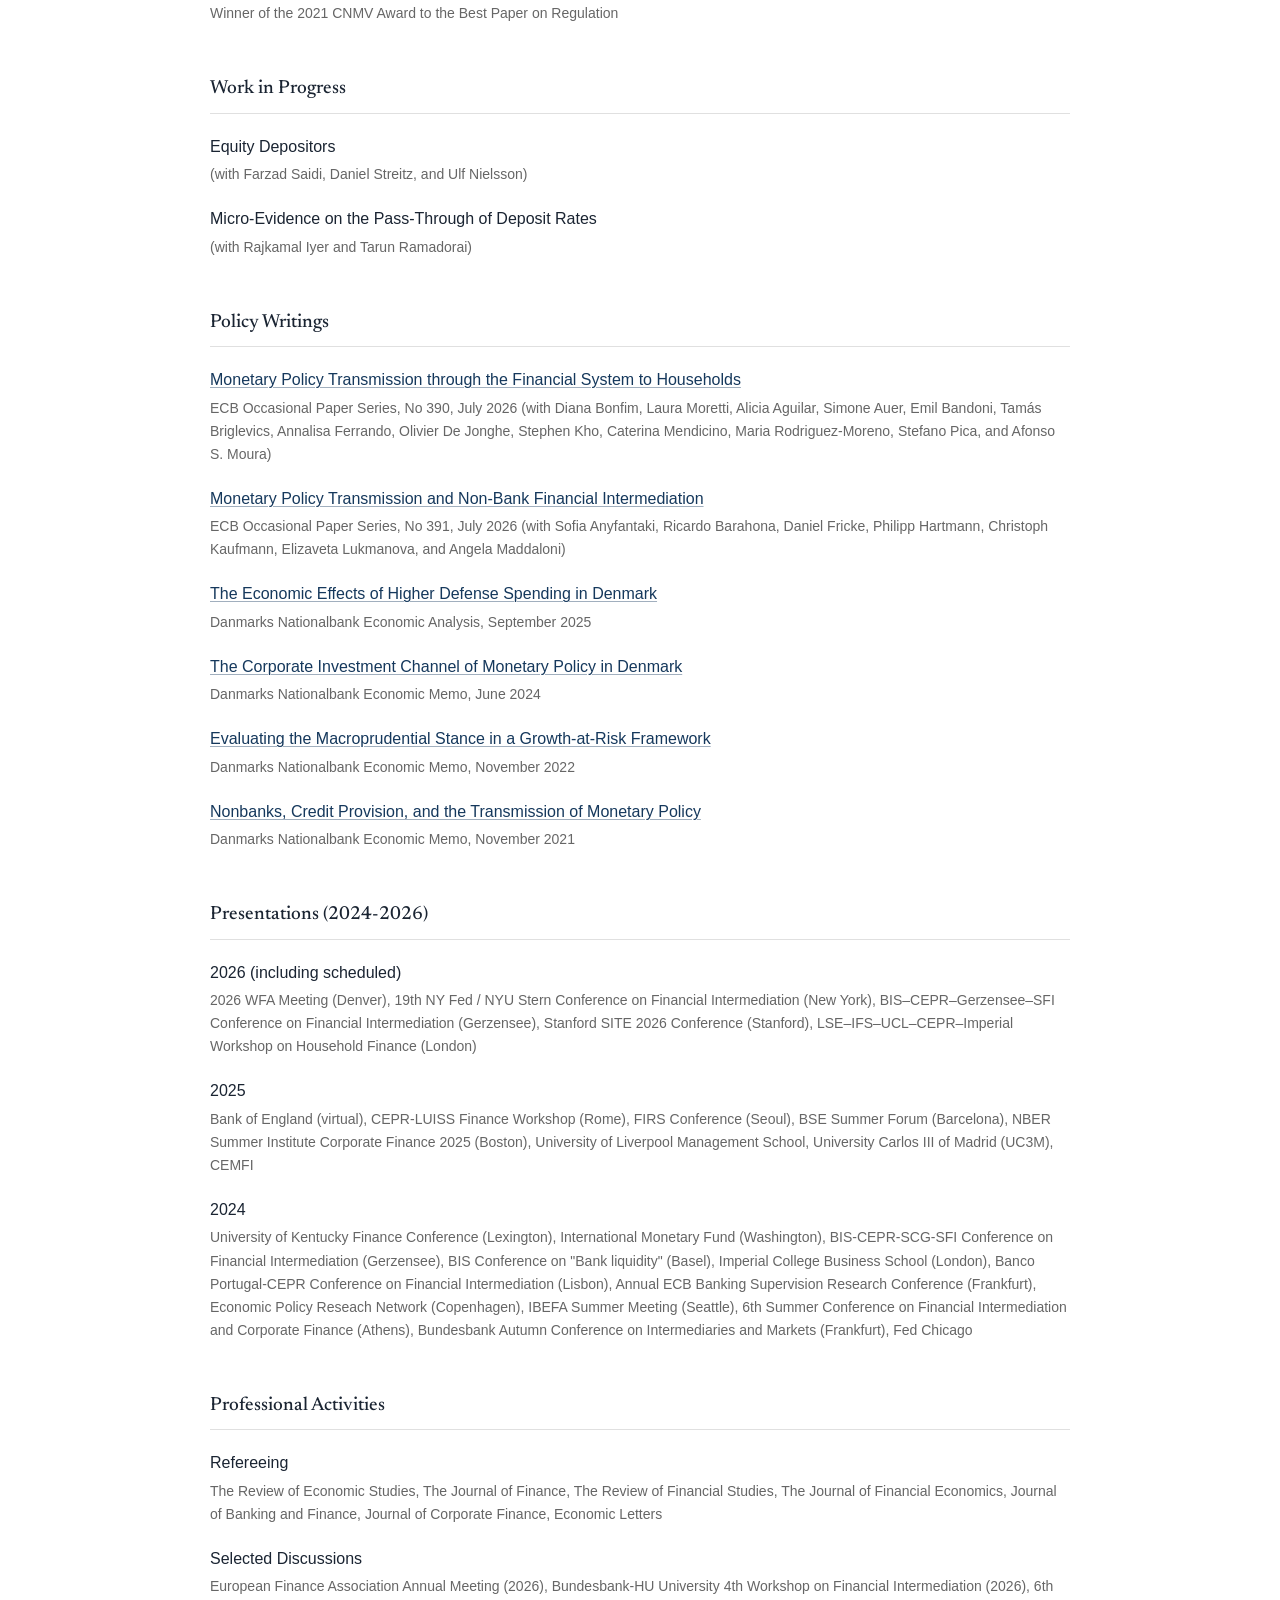
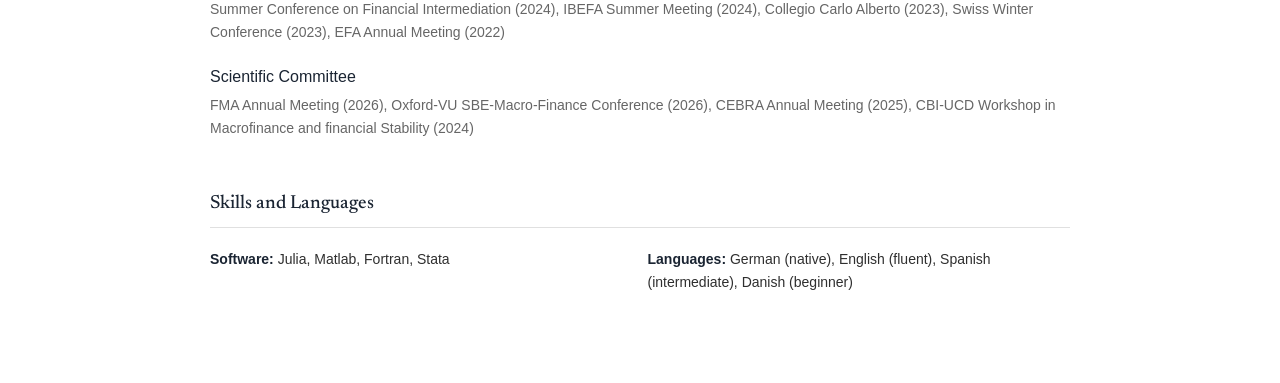
==== commit 770324a5: "Redesign site: serif identity, shared stylesheet, home masthead - Replace default link-blue (#1a0dab" ====
--- a/cv.html
+++ b/cv.html
@@ -8,6 +8,10 @@
   <meta name="description" content="Curriculum Vitae — Dominic Cucic, Senior Research Economist, Danmarks Nationalbank. Publications, working papers, and presentations.">
   <meta name="author" content="Dominic Cucic">
   <link rel="canonical" href="https://dominiccucic.com/cv.html">
+  <link rel="preconnect" href="https://fonts.googleapis.com">
+  <link rel="preconnect" href="https://fonts.gstatic.com" crossorigin>
+  <link rel="stylesheet" href="https://fonts.googleapis.com/css2?family=Newsreader:ital,opsz,wght@0,6..72,400;0,6..72,500;0,6..72,600;1,6..72,400;1,6..72,500&display=swap">
+  <link rel="stylesheet" href="styles.css">
   <!-- Google Analytics -->
   <script async src="https://www.googletagmanager.com/gtag/js?id=G-829KM1ZBMV"></script>
   <script>
@@ -16,210 +20,9 @@
     gtag('js', new Date());
     gtag('config', 'G-829KM1ZBMV');
   </script>
-  <style>
-    body {
-      font-family: -apple-system, BlinkMacSystemFont, "Segoe UI", Roboto, sans-serif;
-      margin: 0;
-      padding: 0;
-      background: white;
-      font-size: 16px;
-      line-height: 1.65;
-      color: #333;
-    }
-
-    .cv-content {
-      max-width: 800px;
-      margin: 0 auto;
-      padding: 20px;
-    }
-
-    /* Site navigation */
-    .site-nav {
-      background: #fff;
-      width: 100%;
-      position: sticky;
-      top: 0;
-      z-index: 100;
-      border-bottom: 1px solid #e0e0e0;
-    }
-
-    .nav-inner {
-      max-width: 900px;
-      margin: 0 auto;
-      padding: 0 20px;
-      display: flex;
-      align-items: center;
-      justify-content: space-between;
-    }
-
-    .nav-name {
-      color: #1a0dab;
-      font-weight: 600;
-      font-size: 15px;
-      padding: 0 16px;
-      letter-spacing: 0.01em;
-      white-space: nowrap;
-    }
-
-    .nav-links {
-      display: flex;
-    }
-
-    .nav-links a {
-      color: #555;
-      text-decoration: none;
-      padding: 14px 18px;
-      font-size: 14px;
-      font-weight: 500;
-      letter-spacing: 0.01em;
-      border-bottom: 2px solid transparent;
-    }
-
-    .nav-links a.active {
-      color: #1a0dab;
-      border-bottom-color: #1a0dab;
-    }
-
-    .nav-links a:hover {
-      color: #1a0dab;
-    }
-
-    @media (max-width: 768px) {
-      .title-institution { display: block; }
-      .nav-name { display: none; }
-      .nav-inner { padding: 0; }
-      .nav-links { flex: 1; width: 100%; }
-      .nav-links a { flex: 1; text-align: center; padding: 12px 0; }
-    }
-
-    .cv-header {
-      text-align: center;
-      margin-bottom: 30px;
-      padding-bottom: 20px;
-      border-bottom: 2px solid #ddd;
-    }
-
-    .cv-name {
-      font-size: 32px;
-      font-weight: 600;
-      margin-bottom: 8px;
-    }
-
-    .cv-subtitle {
-      font-size: 16px;
-      color: #666;
-      font-style: italic;
-      margin-bottom: 15px;
-    }
-
-    .contact-info {
-      font-size: 14px;
-      color: #666;
-    }
-
-    .contact-info a {
-      color: #1a0dab;
-      text-decoration: none;
-    }
-
-    .contact-info a:hover {
-      text-decoration: underline;
-    }
-
-    .section {
-      margin-bottom: 35px;
-    }
-
-    .section-title {
-      font-size: 18px;
-      font-weight: 500;
-      letter-spacing: 0.02em;
-      margin-bottom: 15px;
-      border-bottom: 1px solid #e0e0e0;
-      padding-bottom: 8px;
-    }
-
-    .cv-item {
-      margin-bottom: 20px;
-    }
-
-    .cv-item-title {
-      font-weight: 500;
-      font-size: 16px;
-      margin-bottom: 3px;
-    }
-
-    .cv-item-details {
-      color: #666;
-      font-size: 14px;
-      margin-bottom: 5px;
-    }
-
-    .cv-item-period {
-      color: #888;
-      font-size: 14px;
-      float: right;
-    }
-
-    .paper-link {
-      color: #1a0dab;
-      text-decoration: none;
-    }
-
-    .paper-link:hover {
-      text-decoration: underline;
-    }
-
-    .research-fields {
-      font-size: 16px;
-      color: #555;
-      font-style: italic;
-    }
-
-    .skills-list {
-      display: grid;
-      grid-template-columns: repeat(auto-fit, minmax(250px, 1fr));
-      gap: 15px;
-      margin-top: 10px;
-    }
-
-    .skill-category {
-      font-size: 14px;
-    }
-
-    .skill-category strong {
-      color: #333;
-    }
-
-    .clearfix::after {
-      content: "";
-      display: table;
-      clear: both;
-    }
-
-    @media (max-width: 600px) {
-      body {
-        padding: 15px;
-      }
-
-      .cv-name {
-        font-size: 28px;
-      }
-
-      .cv-item-period {
-        float: none;
-        display: block;
-        margin-top: 5px;
-      }
-
-      .skills-list {
-        grid-template-columns: 1fr;
-      }
-    }
-  </style>
 </head>
 
-<body>
+<body class="page-cv">
   <nav class="site-nav">
     <div class="nav-inner">
       <span class="nav-name">Dominic Cucic</span>
@@ -500,4 +303,4 @@
   </div>
   </div><!-- end .cv-content -->
 </body>
-</html>+</html>
--- a/styles.css
+++ b/styles.css
@@ -0,0 +1,625 @@
+/* ============================================================
+   dominiccucic.com — shared stylesheet
+   One system across home / research / cv.
+   Identity: serif display (Newsreader) + system sans body,
+   ink-navy links with a muted oxblood secondary, on white.
+   ============================================================ */
+
+:root {
+    --accent:      #15385c;  /* ink navy — links, active nav */
+    --accent-warm: #8a3324;  /* muted oxblood — award, NEW badge */
+    --ink:         #1a2432;  /* near-black serif headings / name */
+    --text:        #2f2f2f;  /* body text */
+    --muted:       #666;     /* secondary text */
+    --faint:       #888;     /* tertiary / captions */
+    --rule:        #e0e0e0;  /* hairlines */
+    --sep:         #8a8a8a;  /* link separators */
+    --maxw:        900px;    /* single content width, all pages */
+
+    --serif: 'Newsreader', Georgia, 'Times New Roman', serif;
+    --sans:  -apple-system, BlinkMacSystemFont, 'Segoe UI', Roboto, sans-serif;
+}
+
+* {
+    margin: 0;
+    padding: 0;
+    box-sizing: border-box;
+}
+
+body {
+    font-family: var(--sans);
+    background: #fff;
+    font-size: 16px;
+    line-height: 1.65;
+    color: var(--text);
+    -webkit-overflow-scrolling: touch;
+}
+
+/* ── Links ──────────────────────────────────────────────
+   Content links carry a persistent, quiet underline for
+   scannability; nav links and paper titles stay clean until
+   hover. ──────────────────────────────────────────────── */
+a {
+    color: var(--accent);
+    text-decoration-line: underline;
+    text-decoration-thickness: 1px;
+    text-decoration-color: rgba(21, 56, 92, 0.4);
+    text-underline-offset: 2px;
+}
+
+a:hover {
+    text-decoration-color: currentColor;
+}
+
+a:focus-visible,
+.button-link:focus-visible {
+    outline: 2px solid var(--accent);
+    outline-offset: 2px;
+    border-radius: 2px;
+}
+
+/* ── Navigation ─────────────────────────────────────────
+   Full-width bar; inner wrapper constrained to the content
+   column so nav items align with the content below. ────── */
+.site-nav {
+    background: #fff;
+    position: sticky;
+    top: 0;
+    z-index: 100;
+    border-bottom: 1px solid var(--rule);
+    margin-bottom: 36px;
+}
+
+.nav-inner {
+    max-width: var(--maxw);
+    margin: 0 auto;
+    padding: 0 20px;
+    display: flex;
+    align-items: center;
+    justify-content: space-between;
+}
+
+.nav-name {
+    font-family: var(--serif);
+    color: var(--ink);
+    font-weight: 600;
+    font-size: 17px;
+    padding: 0 16px 0 0;
+    white-space: nowrap;
+}
+
+.nav-links {
+    display: flex;
+}
+
+.nav-links a {
+    color: var(--muted);
+    text-decoration: none;
+    padding: 14px 18px;
+    font-size: 14px;
+    font-weight: 500;
+    letter-spacing: 0.01em;
+    border-bottom: 2px solid transparent;
+}
+
+.nav-links a.active {
+    color: var(--accent);
+    border-bottom-color: var(--accent);
+}
+
+.nav-links a:hover {
+    color: var(--accent);
+}
+
+/* ── Shared content wrapper ─────────────────────────────── */
+.container,
+.content-wrap,
+.cv-content {
+    max-width: var(--maxw);
+    margin: 0 auto;
+    padding: 0 20px 40px 20px;
+}
+
+/* ── Shared section headings ────────────────────────────── */
+.section-title,
+.research-focus h2,
+.updates-section > h2,
+.contact-section h2 {
+    font-family: var(--serif);
+    font-size: 19px;
+    font-weight: 500;
+    letter-spacing: 0;
+    color: var(--ink);
+    margin-bottom: 16px;
+    border-bottom: 1px solid var(--rule);
+    padding-bottom: 8px;
+}
+
+/* ============================================================
+   HOME
+   ============================================================ */
+
+/* ── Masthead ── */
+.page-home .masthead {
+    display: grid;
+    grid-template-columns: 150px 1fr;
+    gap: 40px;
+    align-items: center;
+}
+
+.profile-photo {
+    width: 150px;
+    height: 150px;
+    border-radius: 50%;
+    object-fit: cover;
+    object-position: center top;
+}
+
+.page-home .masthead h1 {
+    font-family: var(--serif);
+    font-size: 48px;
+    font-weight: 600;
+    letter-spacing: -0.015em;
+    line-height: 1.03;
+    color: var(--ink);
+}
+
+.page-home .masthead .role {
+    font-family: var(--serif);
+    font-style: italic;
+    font-size: 18px;
+    color: var(--muted);
+    margin-top: 10px;
+}
+
+.page-home .masthead .thesis {
+    font-family: var(--serif);
+    font-size: 23px;
+    line-height: 1.42;
+    color: var(--ink);
+    margin-top: 18px;
+    max-width: 42ch;
+}
+
+/* ── Focus band: the three research pillars ── */
+.focus-band {
+    display: grid;
+    grid-template-columns: repeat(3, 1fr);
+    gap: 34px;
+    margin-top: 44px;
+    padding-top: 30px;
+    border-top: 1px solid var(--rule);
+}
+
+.focus-item .tick {
+    display: block;
+    width: 26px;
+    height: 2px;
+    background: var(--accent);
+    margin-bottom: 14px;
+}
+
+.focus-item h3 {
+    font-family: var(--serif);
+    font-size: 17px;
+    font-weight: 600;
+    color: var(--ink);
+    margin-bottom: 6px;
+}
+
+.focus-item p {
+    font-size: 14px;
+    line-height: 1.55;
+    color: var(--muted);
+}
+
+/* ── Bio ── */
+.page-home .bio {
+    margin-top: 44px;
+}
+
+.intro-text {
+    line-height: 1.7;
+    margin-bottom: 16px;
+    color: var(--text);
+}
+
+.updates-section {
+    margin-top: 44px;
+    padding-top: 30px;
+    border-top: 1px solid var(--rule);
+    margin-bottom: 44px;
+}
+
+.updates-grid {
+    display: grid;
+    grid-template-columns: repeat(auto-fit, minmax(300px, 1fr));
+    gap: 32px;
+}
+
+.update-category h3 {
+    font-size: 15px;
+    font-weight: 600;
+    color: var(--ink);
+    margin-bottom: 12px;
+    text-transform: uppercase;
+    letter-spacing: 0.06em;
+}
+
+.update-item {
+    margin-bottom: 12px;
+    font-size: 15px;
+    line-height: 1.55;
+    color: #444;
+}
+
+.update-item:last-child {
+    margin-bottom: 0;
+}
+
+.update-date {
+    font-weight: 500;
+    color: var(--muted);
+}
+
+.contact-section {
+    margin-top: 44px;
+    padding-top: 24px;
+    border-top: 1px solid var(--rule);
+}
+
+.contact-section h2 {
+    border-bottom: none;
+    padding-bottom: 0;
+}
+
+.contact-info {
+    display: grid;
+    grid-template-columns: repeat(auto-fit, minmax(220px, 1fr));
+    gap: 20px;
+}
+
+.contact-info div {
+    font-size: 15px;
+    line-height: 1.7;
+    color: #444;
+}
+
+.disclaimer {
+    font-size: 12px;
+    color: #999;
+    font-style: italic;
+    margin-top: 44px;
+    text-align: center;
+}
+
+/* ============================================================
+   RESEARCH
+   ============================================================ */
+.section {
+    margin-bottom: 48px;
+}
+
+.section-title {
+    margin-bottom: 20px;
+}
+
+.paper-item {
+    margin-bottom: 30px;
+    padding-bottom: 20px;
+}
+
+.paper-title {
+    color: var(--accent);
+    cursor: pointer;
+    text-decoration: none;
+    font-weight: 500;
+    display: block;
+    margin-bottom: 5px;
+    font-size: 17px;
+}
+
+.paper-title.no-expand {
+    cursor: default;
+    color: var(--ink);
+}
+
+.paper-title:hover {
+    text-decoration: underline;
+}
+
+.paper-title.no-expand:hover {
+    text-decoration: none;
+}
+
+.paper-details {
+    color: var(--muted);
+    margin: 3px 0;
+    font-size: 15px;
+}
+
+.paper-details em {
+    font-style: italic;
+    font-weight: bold;
+}
+
+.paper-links {
+    margin: 8px 0;
+    font-size: 14px;
+    color: var(--muted);
+}
+
+.paper-links a,
+.paper-links .button-link {
+    color: var(--accent);
+    text-decoration: none;
+    cursor: pointer;
+}
+
+.paper-links a:hover,
+.paper-links .button-link:hover {
+    text-decoration: underline;
+}
+
+.paper-links .sep {
+    color: var(--sep);
+    margin: 0 4px;
+    user-select: none;
+}
+
+.abstract {
+    display: none;
+    margin-top: 15px;
+    padding: 15px;
+    background-color: #f8f9fa;
+    border-left: 3px solid var(--accent);
+    line-height: 1.65;
+    font-size: 15px;
+    color: var(--text);
+}
+
+.abstract.show {
+    display: block;
+}
+
+.presentations {
+    font-size: 13px;
+    color: var(--muted);
+    margin-top: 10px;
+    line-height: 1.55;
+}
+
+.award {
+    font-size: 14px;
+    color: var(--accent-warm);
+    font-weight: 500;
+    margin-top: 6px;
+}
+
+.expand-icon {
+    font-size: 12px;
+    margin-left: 5px;
+    transition: transform 0.2s ease;
+    display: inline-block;
+}
+
+.expand-icon.rotated {
+    transform: rotate(180deg);
+}
+
+/* Compact variant for secondary categories */
+.section.compact {
+    margin-bottom: 32px;
+}
+
+.section.compact .paper-item {
+    margin-bottom: 14px;
+    padding-bottom: 0;
+}
+
+.section.compact .paper-title {
+    font-size: 15px;
+    margin-bottom: 2px;
+}
+
+.section.compact .paper-details {
+    font-size: 13px;
+    margin: 0;
+}
+
+/* NEW badge — folded into the warm accent system */
+.badge {
+    display: inline-block;
+    font-size: 11px;
+    font-weight: 600;
+    padding: 2px 6px;
+    border-radius: 10px;
+    background: #f7ecea;
+    color: var(--accent-warm);
+    border: 1px solid #e6cfca;
+    margin-right: 10px;
+    vertical-align: middle;
+}
+
+/* ============================================================
+   CV
+   ============================================================ */
+.cv-header {
+    text-align: center;
+    margin-bottom: 30px;
+    padding-bottom: 20px;
+    border-bottom: 2px solid #ddd;
+}
+
+.cv-name {
+    font-family: var(--serif);
+    font-size: 34px;
+    font-weight: 600;
+    letter-spacing: -0.01em;
+    color: var(--ink);
+    margin-bottom: 8px;
+}
+
+.cv-subtitle {
+    font-family: var(--serif);
+    font-size: 16px;
+    color: var(--muted);
+    font-style: italic;
+    margin-bottom: 15px;
+}
+
+.cv-header .contact-info {
+    display: block;
+    font-size: 14px;
+    color: var(--muted);
+}
+
+.cv-item {
+    margin-bottom: 20px;
+}
+
+.cv-item-title {
+    font-weight: 500;
+    font-size: 16px;
+    margin-bottom: 3px;
+    color: var(--ink);
+}
+
+.cv-item-details {
+    color: var(--muted);
+    font-size: 14px;
+    margin-bottom: 5px;
+}
+
+.cv-item-period {
+    color: var(--faint);
+    font-size: 14px;
+    float: right;
+}
+
+.paper-link {
+    color: var(--accent);
+}
+
+.research-fields {
+    font-size: 16px;
+    color: var(--muted);
+    font-style: italic;
+}
+
+.skills-list {
+    display: grid;
+    grid-template-columns: repeat(auto-fit, minmax(250px, 1fr));
+    gap: 15px;
+    margin-top: 10px;
+}
+
+.skill-category {
+    font-size: 14px;
+}
+
+.skill-category strong {
+    color: var(--ink);
+}
+
+.clearfix::after {
+    content: "";
+    display: table;
+    clear: both;
+}
+
+/* ============================================================
+   RESPONSIVE
+   ============================================================ */
+@media (max-width: 768px) {
+    .title-institution {
+        display: block;
+    }
+
+    .nav-name {
+        display: none;
+    }
+
+    .nav-inner {
+        padding: 0;
+    }
+
+    .nav-links {
+        flex: 1;
+        width: 100%;
+    }
+
+    .nav-links a {
+        flex: 1;
+        text-align: center;
+        padding: 12px 0;
+    }
+
+    .page-home .masthead {
+        grid-template-columns: 1fr;
+        text-align: center;
+        gap: 22px;
+    }
+
+    .profile-photo {
+        width: 140px;
+        height: 140px;
+        margin: 0 auto;
+    }
+
+    .page-home .masthead .thesis {
+        margin-left: auto;
+        margin-right: auto;
+    }
+
+    .focus-band {
+        grid-template-columns: 1fr;
+        gap: 24px;
+    }
+
+    .focus-item {
+        text-align: center;
+    }
+
+    .focus-item .tick {
+        margin-left: auto;
+        margin-right: auto;
+    }
+
+    .updates-grid,
+    .contact-info {
+        grid-template-columns: 1fr;
+    }
+
+    .paper-item {
+        margin-bottom: 20px;
+        padding-bottom: 12px;
+    }
+
+    .section {
+        margin-bottom: 32px;
+    }
+}
+
+@media (max-width: 600px) {
+    .cv-name {
+        font-size: 28px;
+    }
+
+    .cv-item-period {
+        float: none;
+        display: block;
+        margin-top: 5px;
+    }
+
+    .skills-list {
+        grid-template-columns: 1fr;
+    }
+}
+
+/* ── Reduced motion ─────────────────────────────────────── */
+@media (prefers-reduced-motion: reduce) {
+    .expand-icon {
+        transition: none;
+    }
+}
